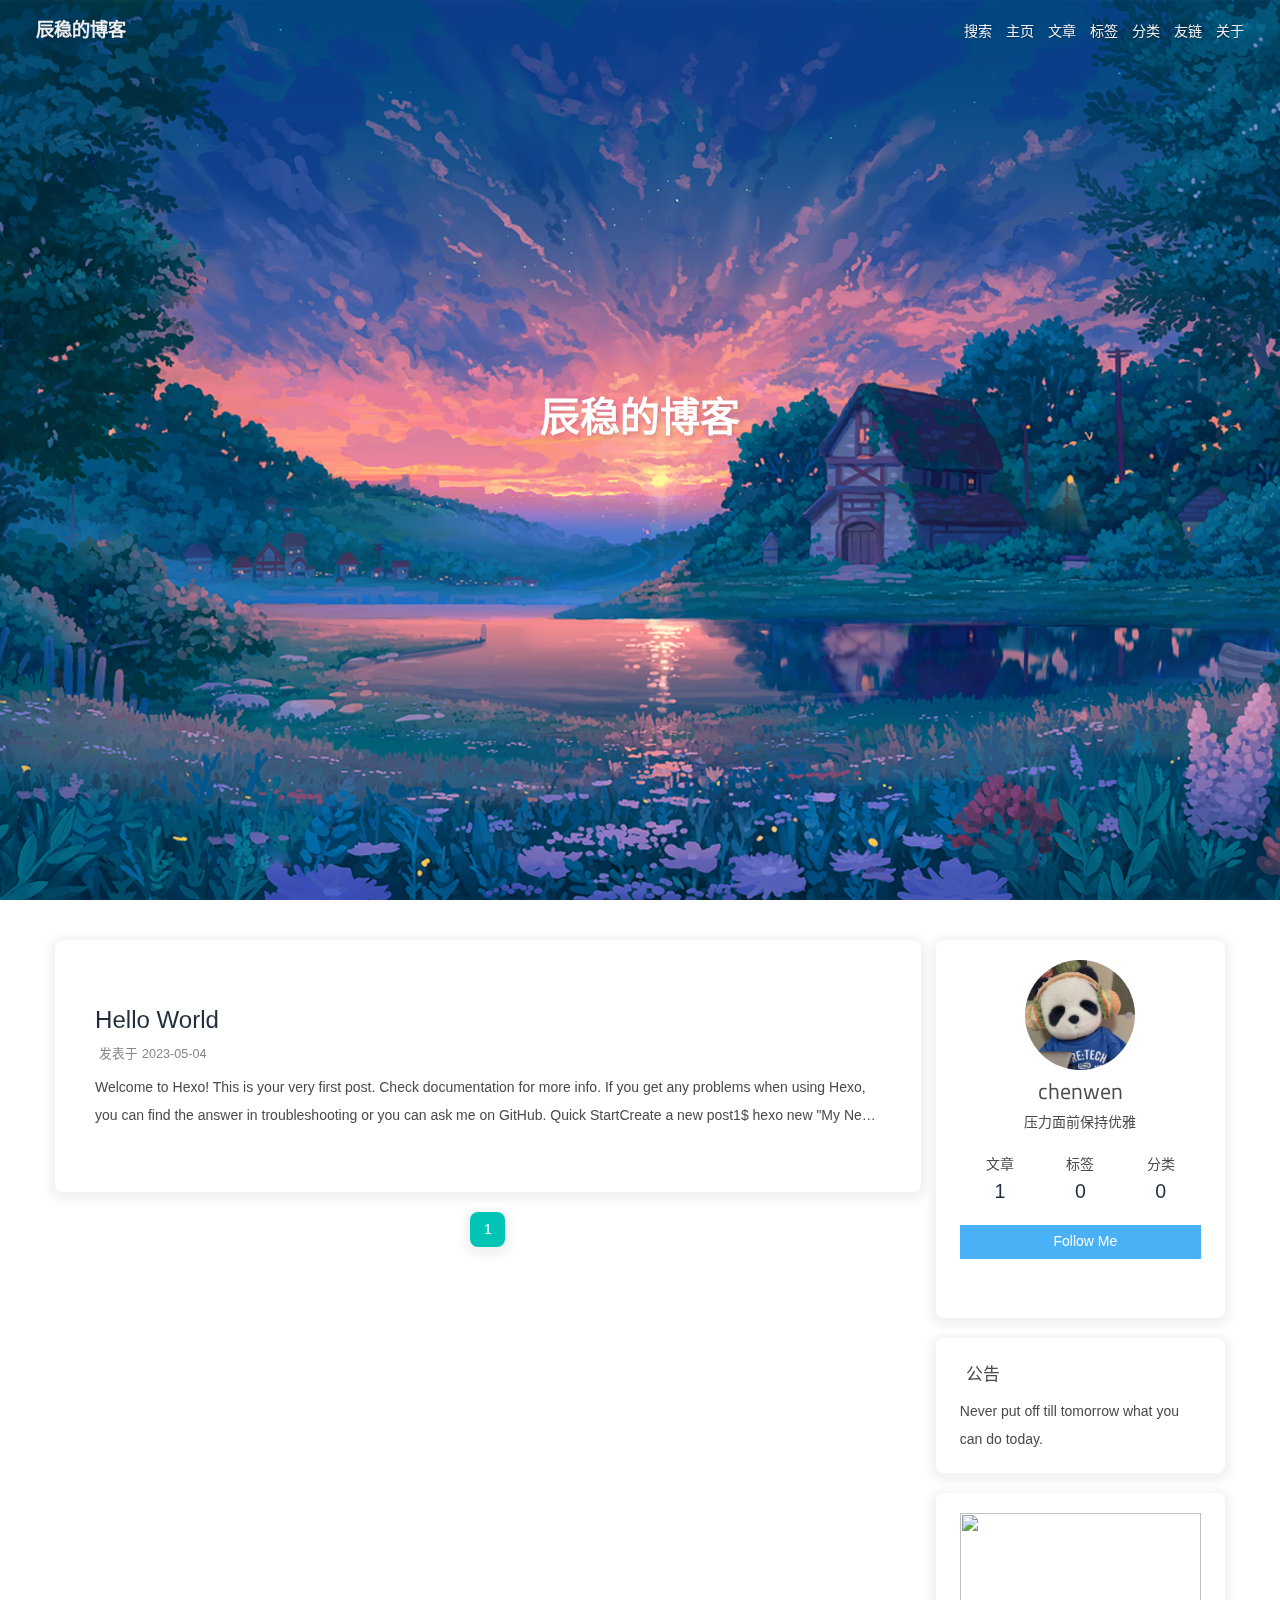
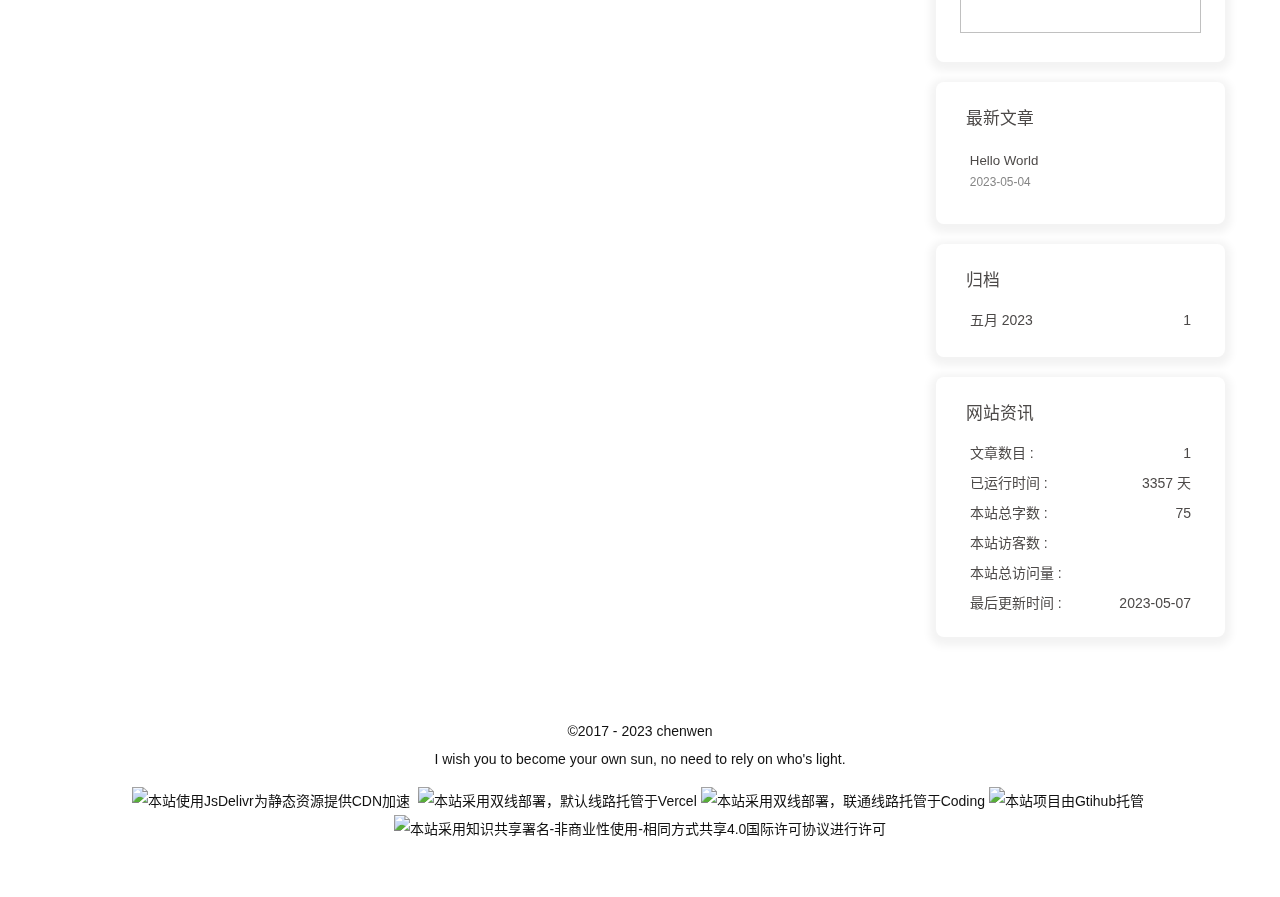
==== index.html @ df20328a "Site updated: 2023-05-07 23:06:52" ====
<!DOCTYPE html><html lang="zh-CN" data-theme="light"><head><meta charset="UTF-8"><meta http-equiv="X-UA-Compatible" content="IE=edge"><meta name="viewport" content="width=device-width, initial-scale=1.0,viewport-fit=cover"><title>辰稳的博客</title><meta name="author" content="chenwen"><meta name="copyright" content="chenwen"><meta name="format-detection" content="telephone=no"><meta name="theme-color" content="#ffffff"><meta property="og:type" content="website">
<meta property="og:title" content="辰稳的博客">
<meta property="og:url" content="http://example.com/index.html">
<meta property="og:site_name" content="辰稳的博客">
<meta property="og:locale" content="zh_CN">
<meta property="og:image" content="http://example.com/img/avatar.jpg">
<meta property="article:author" content="chenwen">
<meta name="twitter:card" content="summary">
<meta name="twitter:image" content="http://example.com/img/avatar.jpg"><link rel="shortcut icon" href="/img/favicon.png"><link rel="canonical" href="http://example.com/index.html"><link rel="preconnect" href="//cdn.jsdelivr.net"/><link rel="preconnect" href="//fonts.googleapis.com" crossorigin=""/><link rel="preconnect" href="//busuanzi.ibruce.info"/><link rel="stylesheet" href="/css/index.css"><link rel="stylesheet" href="https://cdn.jsdelivr.net/npm/@fortawesome/fontawesome-free/css/all.min.css" media="print" onload="this.media='all'"><link rel="stylesheet" href="https://cdn.jsdelivr.net/npm/@fancyapps/ui/dist/fancybox/fancybox.min.css" media="print" onload="this.media='all'"><link rel="stylesheet" href="https://fonts.googleapis.com/css?family=Titillium+Web&amp;display=swap" media="print" onload="this.media='all'"><script>const GLOBAL_CONFIG = { 
  root: '/',
  algolia: undefined,
  localSearch: {"path":"/search.xml","preload":false,"top_n_per_article":1,"unescape":false,"languages":{"hits_empty":"找不到您查询的内容：${query}","hits_stats":"共找到 ${hits} 篇文章"}},
  translate: undefined,
  noticeOutdate: undefined,
  highlight: {"plugin":"highlighjs","highlightCopy":true,"highlightLang":false,"highlightHeightLimit":false},
  copy: {
    success: '复制成功',
    error: '复制错误',
    noSupport: '浏览器不支持'
  },
  relativeDate: {
    homepage: false,
    post: false
  },
  runtime: '天',
  dateSuffix: {
    just: '刚刚',
    min: '分钟前',
    hour: '小时前',
    day: '天前',
    month: '个月前'
  },
  copyright: {"limitCount":50,"languages":{"author":"作者: chenwen","link":"链接: ","source":"来源: 辰稳的博客","info":"著作权归作者所有。商业转载请联系作者获得授权，非商业转载请注明出处。"}},
  lightbox: 'fancybox',
  Snackbar: undefined,
  source: {
    justifiedGallery: {
      js: 'https://cdn.jsdelivr.net/npm/flickr-justified-gallery/dist/fjGallery.min.js',
      css: 'https://cdn.jsdelivr.net/npm/flickr-justified-gallery/dist/fjGallery.min.css'
    }
  },
  isPhotoFigcaption: false,
  islazyload: false,
  isAnchor: false,
  percent: {
    toc: true,
    rightside: false,
  }
}</script><script id="config-diff">var GLOBAL_CONFIG_SITE = {
  title: '辰稳的博客',
  isPost: false,
  isHome: true,
  isHighlightShrink: false,
  isToc: false,
  postUpdate: '2023-05-07 23:06:49'
}</script><noscript><style type="text/css">
  #nav {
    opacity: 1
  }
  .justified-gallery img {
    opacity: 1
  }

  #recent-posts time,
  #post-meta time {
    display: inline !important
  }
</style></noscript><script>(win=>{
    win.saveToLocal = {
      set: function setWithExpiry(key, value, ttl) {
        if (ttl === 0) return
        const now = new Date()
        const expiryDay = ttl * 86400000
        const item = {
          value: value,
          expiry: now.getTime() + expiryDay,
        }
        localStorage.setItem(key, JSON.stringify(item))
      },

      get: function getWithExpiry(key) {
        const itemStr = localStorage.getItem(key)

        if (!itemStr) {
          return undefined
        }
        const item = JSON.parse(itemStr)
        const now = new Date()

        if (now.getTime() > item.expiry) {
          localStorage.removeItem(key)
          return undefined
        }
        return item.value
      }
    }
  
    win.getScript = url => new Promise((resolve, reject) => {
      const script = document.createElement('script')
      script.src = url
      script.async = true
      script.onerror = reject
      script.onload = script.onreadystatechange = function() {
        const loadState = this.readyState
        if (loadState && loadState !== 'loaded' && loadState !== 'complete') return
        script.onload = script.onreadystatechange = null
        resolve()
      }
      document.head.appendChild(script)
    })
  
    win.getCSS = (url,id = false) => new Promise((resolve, reject) => {
      const link = document.createElement('link')
      link.rel = 'stylesheet'
      link.href = url
      if (id) link.id = id
      link.onerror = reject
      link.onload = link.onreadystatechange = function() {
        const loadState = this.readyState
        if (loadState && loadState !== 'loaded' && loadState !== 'complete') return
        link.onload = link.onreadystatechange = null
        resolve()
      }
      document.head.appendChild(link)
    })
  
      win.activateDarkMode = function () {
        document.documentElement.setAttribute('data-theme', 'dark')
        if (document.querySelector('meta[name="theme-color"]') !== null) {
          document.querySelector('meta[name="theme-color"]').setAttribute('content', '#0d0d0d')
        }
      }
      win.activateLightMode = function () {
        document.documentElement.setAttribute('data-theme', 'light')
        if (document.querySelector('meta[name="theme-color"]') !== null) {
          document.querySelector('meta[name="theme-color"]').setAttribute('content', '#ffffff')
        }
      }
      const t = saveToLocal.get('theme')
    
          if (t === 'dark') activateDarkMode()
          else if (t === 'light') activateLightMode()
        
      const asideStatus = saveToLocal.get('aside-status')
      if (asideStatus !== undefined) {
        if (asideStatus === 'hide') {
          document.documentElement.classList.add('hide-aside')
        } else {
          document.documentElement.classList.remove('hide-aside')
        }
      }
    
    const detectApple = () => {
      if(/iPad|iPhone|iPod|Macintosh/.test(navigator.userAgent)){
        document.documentElement.classList.add('apple')
      }
    }
    detectApple()
    })(window)</script><link rel="stylesheet" href="/css/index_loading.css"><link rel="stylesheet" href="/css/universe.css"><link rel="stylesheet" href="/css/modify.css"><!-- hexo injector head_end start --><link rel="stylesheet" href="https://cdn.cbd.int/hexo-butterfly-clock-anzhiyu/lib/clock.min.css" /><!-- hexo injector head_end end --><meta name="generator" content="Hexo 6.3.0"></head><body><div id="loading-box" onclick="document.getElementById(&quot;loading-box&quot;).classList.add(&quot;loaded&quot;)"><div class="loading-bg"><div class="loading-img"></div><div class="loading-image-dot"></div></div></div><script>const preloader = {
  endLoading: () => {
    document.body.style.overflow = 'auto';
    document.getElementById('loading-box').classList.add("loaded")
  },
  initLoading: () => {
    document.body.style.overflow = '';
    document.getElementById('loading-box').classList.remove("loaded")

  }
}
window.addEventListener('load',()=> { preloader.endLoading() })

if (false) {
  document.addEventListener('pjax:send', () => { preloader.initLoading() })
  document.addEventListener('pjax:complete', () => { preloader.endLoading() })
}</script><script>window.paceOptions = {
  restartOnPushState: false
}

document.addEventListener('pjax:send', () => {
  Pace.restart()
})
</script><link rel="stylesheet" href="/css/progress_bar.css"/><script src="https://cdn.jsdelivr.net/npm/pace-js/pace.min.js"></script><div id="web_bg"></div><div id="sidebar"><div id="menu-mask"></div><div id="sidebar-menus"><div class="avatar-img is-center"><img src="/img/avatar.jpg" onerror="onerror=null;src='/img/friend_404.gif'" alt="avatar"/></div><div class="sidebar-site-data site-data is-center"><a href="/archives/"><div class="headline">文章</div><div class="length-num">1</div></a><a href="/tags/"><div class="headline">标签</div><div class="length-num">0</div></a><a href="/categories/"><div class="headline">分类</div><div class="length-num">0</div></a></div><hr/><div class="menus_items"><div class="menus_item"><a class="site-page" href="/"><i class="fa-fw fas fa-home"></i><span> 主页</span></a></div><div class="menus_item"><a class="site-page" href="/archives/"><i class="fa-fw fa fa fa-archive"></i><span> 文章</span></a></div><div class="menus_item"><a class="site-page" href="/tags/"><i class="fa-fw fa fa-tags"></i><span> 标签</span></a></div><div class="menus_item"><a class="site-page" href="/categories/"><i class="fa-fw fa fa-folder-open"></i><span> 分类</span></a></div><div class="menus_item"><a class="site-page" href="/links/"><i class="fa-fw fa fa-link"></i><span> 友链</span></a></div><div class="menus_item"><a class="site-page" href="/about/"><i class="fa-fw fas fa-heart"></i><span> 关于</span></a></div></div></div></div><div class="page" id="body-wrap"><header class="full_page" id="page-header" style="background: transparent"><nav id="nav"><span id="blog-info"><a href="/" title="辰稳的博客"><span class="site-name">辰稳的博客</span></a></span><div id="menus"><div id="search-button"><a class="site-page social-icon search" href="javascript:void(0);"><i class="fas fa-search fa-fw"></i><span> 搜索</span></a></div><div class="menus_items"><div class="menus_item"><a class="site-page" href="/"><i class="fa-fw fas fa-home"></i><span> 主页</span></a></div><div class="menus_item"><a class="site-page" href="/archives/"><i class="fa-fw fa fa fa-archive"></i><span> 文章</span></a></div><div class="menus_item"><a class="site-page" href="/tags/"><i class="fa-fw fa fa-tags"></i><span> 标签</span></a></div><div class="menus_item"><a class="site-page" href="/categories/"><i class="fa-fw fa fa-folder-open"></i><span> 分类</span></a></div><div class="menus_item"><a class="site-page" href="/links/"><i class="fa-fw fa fa-link"></i><span> 友链</span></a></div><div class="menus_item"><a class="site-page" href="/about/"><i class="fa-fw fas fa-heart"></i><span> 关于</span></a></div></div><div id="toggle-menu"><a class="site-page" href="javascript:void(0);"><i class="fas fa-bars fa-fw"></i></a></div></div></nav><div id="site-info"><h1 id="site-title">辰稳的博客</h1><div id="site-subtitle"><span id="subtitle"></span></div><div id="site_social_icons"><a class="social-icon" href="https://github.com/" target="_blank" title="Github"><i class="fab fa-github"></i></a><a class="social-icon" href="http://28441096.xyz/" target="_blank" title="BLOG"><i class="fa fa-book-open"></i></a><a class="social-icon" href="mailto:28441096@qq.com" target="_blank" title="Email"><i class="fas fa-envelope-open-text"></i></a></div></div><div id="scroll-down"><i class="fas fa-angle-down scroll-down-effects"></i></div></header><main class="layout" id="content-inner"><div class="recent-posts" id="recent-posts"><div class="recent-post-item"><div class="recent-post-info no-cover"><a class="article-title" href="/post/undefined.html" title="Hello World">Hello World</a><div class="article-meta-wrap"><span class="post-meta-date"><i class="far fa-calendar-alt"></i><span class="article-meta-label">发表于</span><time datetime="2023-05-04T13:56:14.245Z" title="发表于 2023-05-04 21:56:14">2023-05-04</time></span></div><div class="content">Welcome to Hexo! This is your very first post. Check documentation for more info. If you get any problems when using Hexo, you can find the answer in troubleshooting or you can ask me on GitHub.
Quick StartCreate a new post1$ hexo new &quot;My New Post&quot;

More info: Writing
Run server1$ hexo server

More info: Server
Generate static files1$ hexo generate

More info: Generating
Deploy to remote sites1$ hexo deploy

More info: Deployment
</div></div></div><nav id="pagination"><div class="pagination"><span class="page-number current">1</span></div></nav></div><div class="aside-content" id="aside-content"><div class="card-widget card-info"><div class="is-center"><div class="avatar-img"><img src="/img/avatar.jpg" onerror="this.onerror=null;this.src='/img/friend_404.gif'" alt="avatar"/></div><div class="author-info__name">chenwen</div><div class="author-info__description">压力面前保持优雅</div></div><div class="card-info-data site-data is-center"><a href="/archives/"><div class="headline">文章</div><div class="length-num">1</div></a><a href="/tags/"><div class="headline">标签</div><div class="length-num">0</div></a><a href="/categories/"><div class="headline">分类</div><div class="length-num">0</div></a></div><a id="card-info-btn" target="_blank" rel="noopener" href="https://github.com/xxxxxx"><i class="fab fa-github"></i><span>Follow Me</span></a><div class="card-info-social-icons is-center"><a class="social-icon" href="https://github.com/" target="_blank" title="Github"><i class="fab fa-github"></i></a><a class="social-icon" href="http://28441096.xyz/" target="_blank" title="BLOG"><i class="fa fa-book-open"></i></a><a class="social-icon" href="mailto:28441096@qq.com" target="_blank" title="Email"><i class="fas fa-envelope-open-text"></i></a></div></div><div class="card-widget card-announcement"><div class="item-headline"><i class="fas fa-bullhorn fa-shake"></i><span>公告</span></div><div class="announcement_content">Never put off till tomorrow what you can do today.</div></div><div class="sticky_layout"><div class="card-widget card-recent-post"><div class="item-headline"><i class="fas fa-history"></i><span>最新文章</span></div><div class="aside-list"><div class="aside-list-item no-cover"><div class="content"><a class="title" href="/post/undefined.html" title="Hello World">Hello World</a><time datetime="2023-05-04T13:56:14.245Z" title="发表于 2023-05-04 21:56:14">2023-05-04</time></div></div></div></div><div class="card-widget card-archives"><div class="item-headline"><i class="fas fa-archive"></i><span>归档</span></div><ul class="card-archive-list"><li class="card-archive-list-item"><a class="card-archive-list-link" href="/archives/2023/05/"><span class="card-archive-list-date">五月 2023</span><span class="card-archive-list-count">1</span></a></li></ul></div><div class="card-widget card-webinfo"><div class="item-headline"><i class="fas fa-chart-line"></i><span>网站资讯</span></div><div class="webinfo"><div class="webinfo-item"><div class="item-name">文章数目 :</div><div class="item-count">1</div></div><div class="webinfo-item"><div class="item-name">已运行时间 :</div><div class="item-count" id="runtimeshow" data-publishDate="2017-05-14T16:00:00.000Z"><i class="fa-solid fa-spinner fa-spin"></i></div></div><div class="webinfo-item"><div class="item-name">本站总字数 :</div><div class="item-count">75</div></div><div class="webinfo-item"><div class="item-name">本站访客数 :</div><div class="item-count" id="busuanzi_value_site_uv"><i class="fa-solid fa-spinner fa-spin"></i></div></div><div class="webinfo-item"><div class="item-name">本站总访问量 :</div><div class="item-count" id="busuanzi_value_site_pv"><i class="fa-solid fa-spinner fa-spin"></i></div></div><div class="webinfo-item"><div class="item-name">最后更新时间 :</div><div class="item-count" id="last-push-date" data-lastPushDate="2023-05-07T15:06:49.174Z"><i class="fa-solid fa-spinner fa-spin"></i></div></div></div></div></div></div></main><footer id="footer" style="background-color: transparent;"><div id="footer-wrap"><div class="copyright">&copy;2017 - 2023  <i id="heartbeat" class="fa fas fa-heartbeat"></i> chenwen</div><div class="footer_custom_text">I wish you to become your own sun, no need to rely on who's light.<p><a target="_blank" href="https://www.jsdelivr.com/"><img src="https://img.shields.io/badge/CDN-jsDelivr-orange?style=flat&logo=jsDelivr" title="本站使用JsDelivr为静态资源提供CDN加速"></a> &nbsp;<a target="_blank" href="https://vercel.com/ "><img src="https://img.shields.io/badge/Hosted-Vervel-brightgreen?style=flat&logo=Vercel" title="本站采用双线部署，默认线路托管于Vercel"></a>&nbsp;<a target="_blank" href="https://vercel.com/ "><img src="https://img.shields.io/badge/Hosted-Coding-0cedbe?style=flat&logo=Codio" title="本站采用双线部署，联通线路托管于Coding"></a>&nbsp;<a target="_blank" href="https://github.com/"><img src="https://img.shields.io/badge/Source-Github-d021d6?style=flat&logo=GitHub" title="本站项目由Gtihub托管"></a>&nbsp;<a target="_blank" href="http://creativecommons.org/licenses/by-nc-sa/4.0/"><img src="https://img.shields.io/badge/Copyright-BY--NC--SA%204.0-d42328?style=flat&logo=Claris" title="本站采用知识共享署名-非商业性使用-相同方式共享4.0国际许可协议进行许可"></a></p></div></div><link rel="stylesheet" href="https://fastly.jsdelivr.net/gh/HCLonely/images@master/others/heartbeat.min.css"></footer></div><div id="rightside"><div id="rightside-config-hide"><button id="darkmode" type="button" title="浅色和深色模式转换"><i class="fas fa-adjust"></i></button><button id="hide-aside-btn" type="button" title="单栏和双栏切换"><i class="fas fa-arrows-alt-h"></i></button></div><div id="rightside-config-show"><button id="rightside_config" type="button" title="设置"><i class="fas fa-cog fa-spin"></i></button><button id="go-up" type="button" title="回到顶部"><span class="scroll-percent"></span><i class="fas fa-arrow-up"></i></button></div></div><div><script src="/js/utils.js"></script><script src="/js/main.js"></script><script src="https://cdn.jsdelivr.net/npm/@fancyapps/ui/dist/fancybox/fancybox.umd.min.js"></script><div class="js-pjax"><script>window.typedJSFn = {
  init: (str) => {
    window.typed = new Typed('#subtitle', Object.assign({
      strings: str,
      startDelay: 300,
      typeSpeed: 150,
      loop: true,
      backSpeed: 50,
    }, null))
  },
  run: (subtitleType) => {
    if (true) {
      if (typeof Typed === 'function') {
        subtitleType()
      } else {
        getScript('https://cdn.jsdelivr.net/npm/typed.js/dist/typed.umd.min.js').then(subtitleType)
      }
    } else {
      subtitleType()
    }
  }
}
</script><script>function subtitleType () {
  if (true) {
    typedJSFn.init(["你在抱怨什么呢？","今日事;今日毕.","Never put off till tomorrow what you can do today.","压力面前保持优雅.","究竟什么样的结局;才配得上这一路的颠沛流离.","为天地立心;为生民立命;为往圣继绝学;为万世开太平."])
  } else {
    document.getElementById("subtitle").innerHTML = '你在抱怨什么呢？'
  }
}
typedJSFn.run(subtitleType)</script></div><canvas id="universe"></canvas><script defer src="/js/universe.js"></script><script defer src="/js/modify.js"></script><script id="canvas_nest" defer="defer" color="0,0,255" opacity="0.7" zIndex="-1" count="99" mobile="false" src="https://cdn.jsdelivr.net/npm/butterfly-extsrc/dist/canvas-nest.min.js"></script><script src="https://cdn.jsdelivr.net/npm/butterfly-extsrc/dist/activate-power-mode.min.js"></script><script>POWERMODE.colorful = true;
POWERMODE.shake = true;
POWERMODE.mobile = true;
document.body.addEventListener('input', POWERMODE);
</script><script id="click-show-text" src="https://cdn.jsdelivr.net/npm/butterfly-extsrc/dist/click-show-text.min.js" data-mobile="true" data-text="♥" data-fontsize="30px" data-random="true" async="async"></script><script async data-pjax src="//busuanzi.ibruce.info/busuanzi/2.3/busuanzi.pure.mini.js"></script><div id="local-search"><div class="search-dialog"><nav class="search-nav"><span class="search-dialog-title">搜索</span><span id="loading-status"></span><button class="search-close-button"><i class="fas fa-times"></i></button></nav><div class="is-center" id="loading-database"><i class="fas fa-spinner fa-pulse"></i><span>  数据库加载中</span></div><div class="search-wrap"><div id="local-search-input"><div class="local-search-box"><input class="local-search-box--input" placeholder="搜索文章" type="text"/></div></div><hr/><div class="no-result" id="local-search-results"></div><div id="local-search-stats-wrap"></div></div></div><div id="search-mask"></div><script src="/js/search/local-search.js"></script></div></div><!-- hexo injector body_end start --><script data-pjax>
  function butterfly_clock_anzhiyu_injector_config(){
    var parent_div_git = document.getElementsByClassName('sticky_layout')[0];
    var item_html = '<div class="card-widget card-clock"><div class="card-glass"><div class="card-background"><div class="card-content"><div id="hexo_electric_clock"><img class="entered loading" id="card-clock-loading" src="https://cdn.cbd.int/hexo-butterfly-clock-anzhiyu/lib/loading.gif" style="height: 120px; width: 100%;" data-ll-status="loading"/></div></div></div></div></div>';
    console.log('已挂载butterfly_clock_anzhiyu')
    if(parent_div_git) {
      parent_div_git.insertAdjacentHTML("afterbegin",item_html)
    }
  }
  var elist = 'null'.split(',');
  var cpage = location.pathname;
  var epage = 'all';
  var qweather_key = 'b16a1fa0e63c46a4b8f28abfb06ae3fe';
  var gaud_map_key = 'e2b04289e870b005374ee030148d64fd&s=rsv3';
  var baidu_ak_key = 'undefined';
  var flag = 0;
  var clock_rectangle = '108.95,34.27';
  var clock_default_rectangle_enable = 'false';

  for (var i=0;i<elist.length;i++){
    if (cpage.includes(elist[i])){
      flag++;
    }
  }

  if ((epage ==='all')&&(flag == 0)){
    butterfly_clock_anzhiyu_injector_config();
  }
  else if (epage === cpage){
    butterfly_clock_anzhiyu_injector_config();
  }
  </script><script src="https://widget.qweather.net/simple/static/js/he-simple-common.js?v=2.0"></script><script data-pjax src="https://cdn.cbd.int/hexo-butterfly-clock-anzhiyu/lib/clock.min.js"></script><!-- hexo injector body_end end --></body></html>
---- css/index_loading.css ----
.loading-img {
  background: url(/img/avatar.jpg) no-repeat center center;
  background-size: cover;
}
---- css/universe.css ----
/* 背景宇宙星光  */
#universe{
  display: block;
  position: fixed;
  margin: 0;
  padding: 0;
  border: 0;
  outline: 0;
  left: 0;
  top: 0;
  width: 100%;
  height: 100%;
  pointer-events: none;
  z-index: -1;
}
---- css/modify.css ----
#page-header,
#page-header:before {
  background: transparent !important;
}
#page-header.post-bg,
#page-header.not-home-page {
  height: 280px !important;
}
#page-header #post-info {
  bottom: 40px !important;
}
#page-header #page-site-info {
  top: 140px !important;
}
@media screen and (max-width: 768px) {
  #page-header.not-home-page {
    height: 200px !important;
  }
  #page-header #post-info {
    bottom: 10px !important;
  }
  #page-header #page-site-info {
    top: 100px !important;
  }
}
.top-img {
  height: 250px;
  margin: -50px -40px 50px;
  border-top-left-radius: inherit;
  border-top-right-radius: inherit;
  background-position: center center;
  background-size: cover;
  -webkit-transition: all 0.3s;
  -moz-transition: all 0.3s;
  -o-transition: all 0.3s;
  -ms-transition: all 0.3s;
  transition: all 0.3s;
}
@media screen and (max-width: 768px) {
  .top-img {
    height: 230px;
    margin: -36px -14px 36px;
  }
}
[data-theme='dark'] .top-img {
  filter: brightness(0.8);
}
#footer:before {
  background-color: rgba(255,255,255,0.5);
}
[data-theme='dark'] #footer:before {
  background-color: rgba(0,0,0,0.5);
}
#footer-wrap,
#footer-wrap a {
  color: #111;
  -webkit-transition: unset;
  -moz-transition: unset;
  -o-transition: unset;
  -ms-transition: unset;
  transition: unset;
}
[data-theme='dark'] #footer-wrap,
[data-theme='dark'] #footer-wrap a {
  color: var(--light-grey);
}
---- css/progress_bar.css ----
.pace {
  -webkit-pointer-events: none;
  pointer-events: none;
  -webkit-user-select: none;
  -moz-user-select: none;
  user-select: none;
  z-index: 2000;
  position: fixed;
  margin: auto;
  top: 10px;
  left: 0;
  right: 0;
  height: 8px;
  border-radius: 8px;
  width: 4rem;
  background: #eaecf2;
  border: 1px #e3e8f7;
  overflow: hidden;
}

.pace-inactive .pace-progress {
  opacity: 0;
  transition: 0.3s ease-in;
}

.pace .pace-progress {
  -webkit-box-sizing: border-box;
  -moz-box-sizing: border-box;
  -ms-box-sizing: border-box;
  -o-box-sizing: border-box;
  box-sizing: border-box;
  -webkit-transform: translate3d(0, 0, 0);
  -moz-transform: translate3d(0, 0, 0);
  -ms-transform: translate3d(0, 0, 0);
  -o-transform: translate3d(0, 0, 0);
  transform: translate3d(0, 0, 0);
  max-width: 200px;
  position: absolute;
  z-index: 2000;
  display: block;
  top: 0;
  right: 100%;
  height: 100%;
  width: 100%;
  background: linear-gradient(-45deg, #ee7752, #e73c7e, #23a6d5, #23d5ab);
  animation: gradient 1.5s ease infinite;
  background-size: 200%;
}

.pace.pace-inactive {
  opacity: 0;
  transition: 0.3s;
  top: -8px;
}
@keyframes gradient {
  0% {
    background-position: 0% 50%;
  }
  50% {
    background-position: 100% 50%;
  }
  100% {
    background-position: 0% 50%;
  }
}
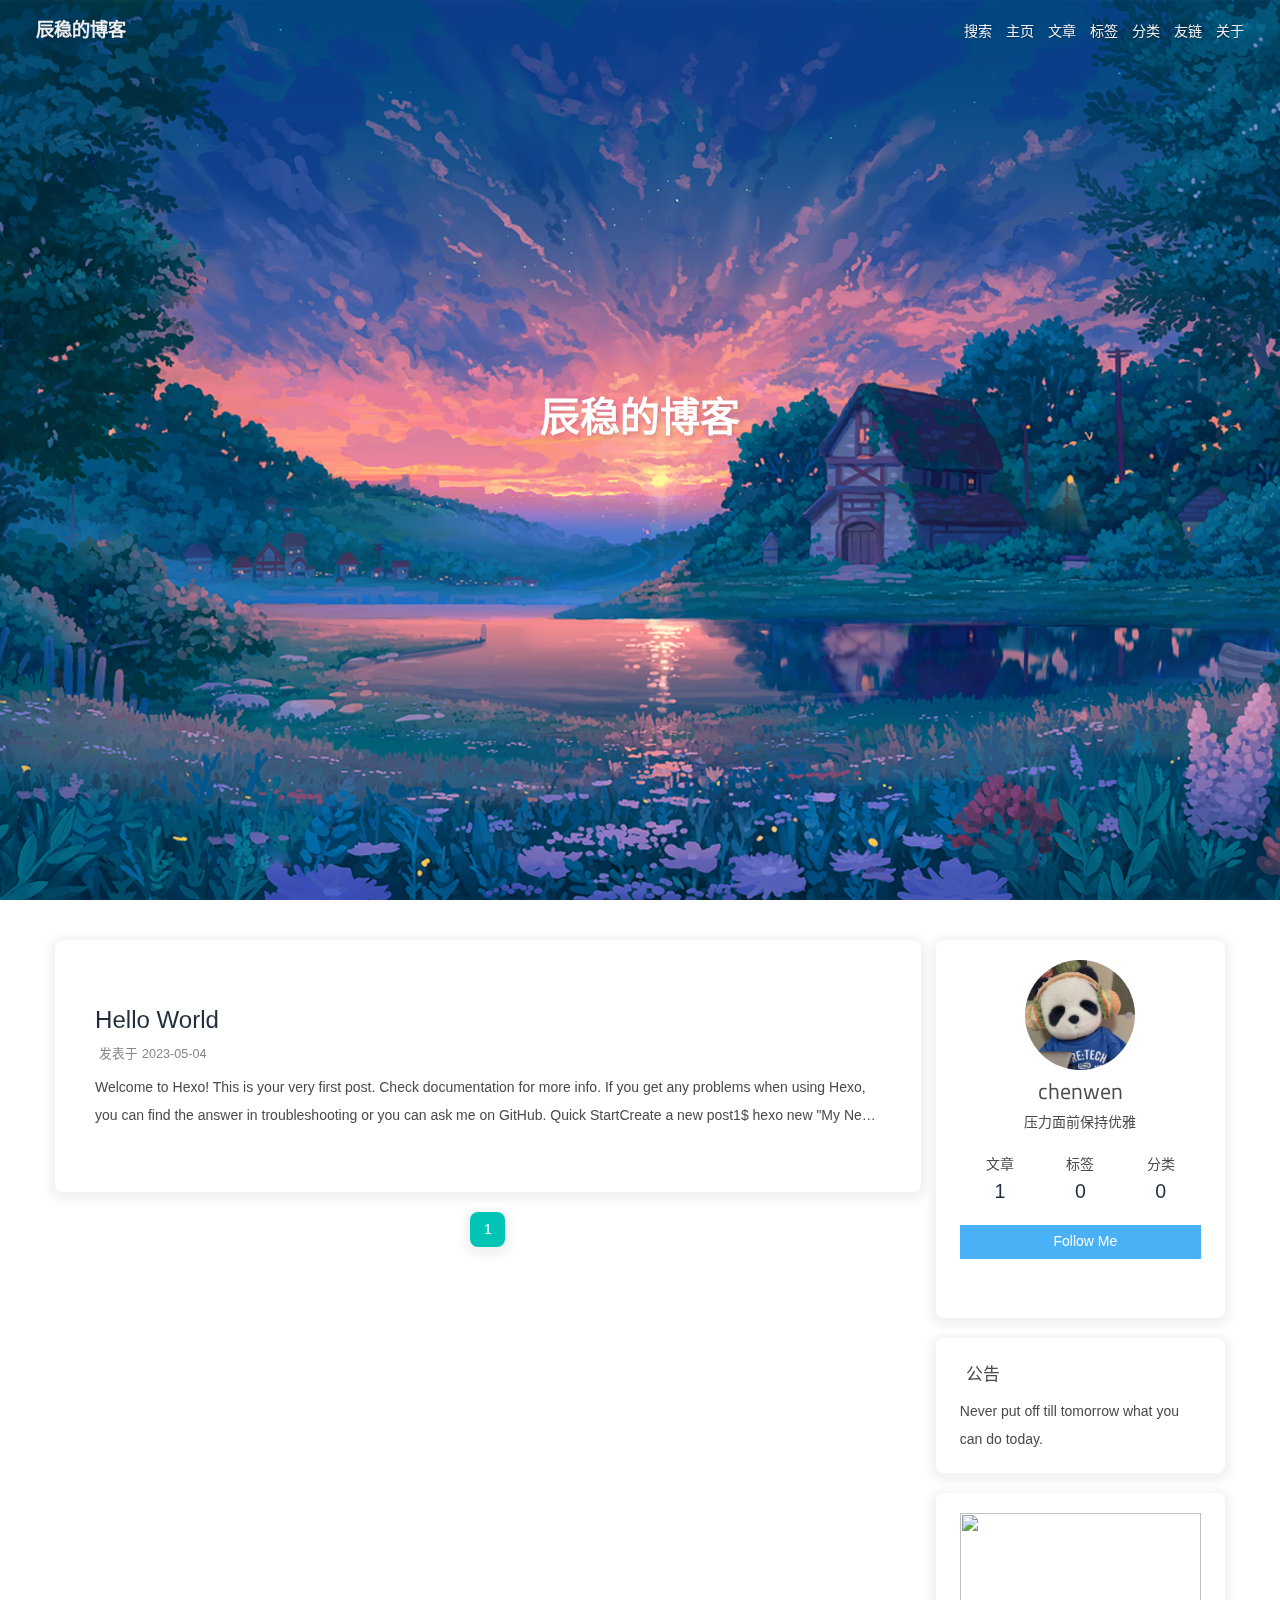
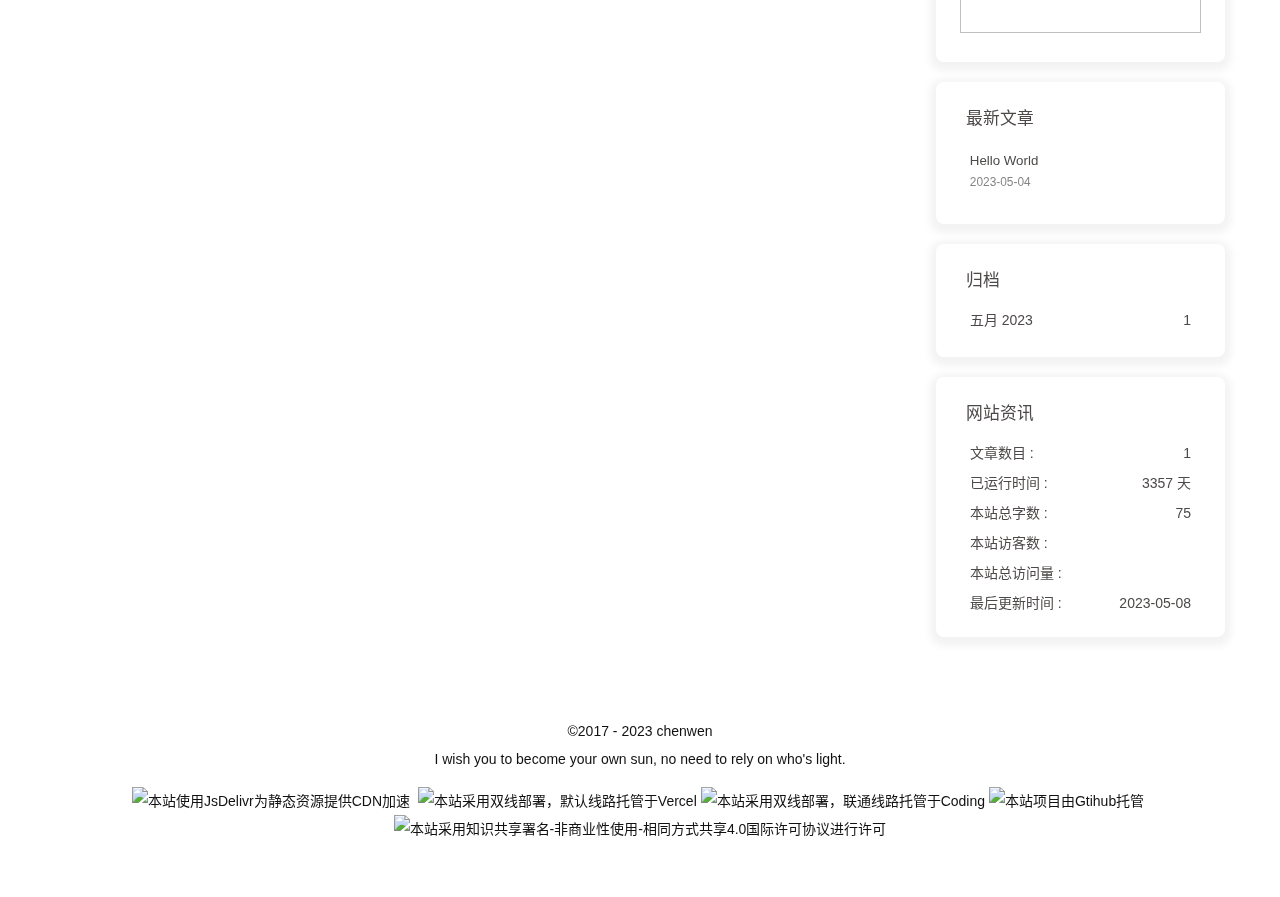
==== commit ae8e6cba: "Site updated: 2023-05-08 21:25:37" ====
--- a/index.html
+++ b/index.html
@@ -52,7 +52,7 @@
   isHome: true,
   isHighlightShrink: false,
   isToc: false,
-  postUpdate: '2023-05-07 23:06:49'
+  postUpdate: '2023-05-08 21:25:33'
 }</script><noscript><style type="text/css">
   #nav {
     opacity: 1
@@ -192,7 +192,7 @@
 Deploy to remote sites1$ hexo deploy
 
 More info: Deployment
-</div></div></div><nav id="pagination"><div class="pagination"><span class="page-number current">1</span></div></nav></div><div class="aside-content" id="aside-content"><div class="card-widget card-info"><div class="is-center"><div class="avatar-img"><img src="/img/avatar.jpg" onerror="this.onerror=null;this.src='/img/friend_404.gif'" alt="avatar"/></div><div class="author-info__name">chenwen</div><div class="author-info__description">压力面前保持优雅</div></div><div class="card-info-data site-data is-center"><a href="/archives/"><div class="headline">文章</div><div class="length-num">1</div></a><a href="/tags/"><div class="headline">标签</div><div class="length-num">0</div></a><a href="/categories/"><div class="headline">分类</div><div class="length-num">0</div></a></div><a id="card-info-btn" target="_blank" rel="noopener" href="https://github.com/xxxxxx"><i class="fab fa-github"></i><span>Follow Me</span></a><div class="card-info-social-icons is-center"><a class="social-icon" href="https://github.com/" target="_blank" title="Github"><i class="fab fa-github"></i></a><a class="social-icon" href="http://28441096.xyz/" target="_blank" title="BLOG"><i class="fa fa-book-open"></i></a><a class="social-icon" href="mailto:28441096@qq.com" target="_blank" title="Email"><i class="fas fa-envelope-open-text"></i></a></div></div><div class="card-widget card-announcement"><div class="item-headline"><i class="fas fa-bullhorn fa-shake"></i><span>公告</span></div><div class="announcement_content">Never put off till tomorrow what you can do today.</div></div><div class="sticky_layout"><div class="card-widget card-recent-post"><div class="item-headline"><i class="fas fa-history"></i><span>最新文章</span></div><div class="aside-list"><div class="aside-list-item no-cover"><div class="content"><a class="title" href="/post/undefined.html" title="Hello World">Hello World</a><time datetime="2023-05-04T13:56:14.245Z" title="发表于 2023-05-04 21:56:14">2023-05-04</time></div></div></div></div><div class="card-widget card-archives"><div class="item-headline"><i class="fas fa-archive"></i><span>归档</span></div><ul class="card-archive-list"><li class="card-archive-list-item"><a class="card-archive-list-link" href="/archives/2023/05/"><span class="card-archive-list-date">五月 2023</span><span class="card-archive-list-count">1</span></a></li></ul></div><div class="card-widget card-webinfo"><div class="item-headline"><i class="fas fa-chart-line"></i><span>网站资讯</span></div><div class="webinfo"><div class="webinfo-item"><div class="item-name">文章数目 :</div><div class="item-count">1</div></div><div class="webinfo-item"><div class="item-name">已运行时间 :</div><div class="item-count" id="runtimeshow" data-publishDate="2017-05-14T16:00:00.000Z"><i class="fa-solid fa-spinner fa-spin"></i></div></div><div class="webinfo-item"><div class="item-name">本站总字数 :</div><div class="item-count">75</div></div><div class="webinfo-item"><div class="item-name">本站访客数 :</div><div class="item-count" id="busuanzi_value_site_uv"><i class="fa-solid fa-spinner fa-spin"></i></div></div><div class="webinfo-item"><div class="item-name">本站总访问量 :</div><div class="item-count" id="busuanzi_value_site_pv"><i class="fa-solid fa-spinner fa-spin"></i></div></div><div class="webinfo-item"><div class="item-name">最后更新时间 :</div><div class="item-count" id="last-push-date" data-lastPushDate="2023-05-07T15:06:49.174Z"><i class="fa-solid fa-spinner fa-spin"></i></div></div></div></div></div></div></main><footer id="footer" style="background-color: transparent;"><div id="footer-wrap"><div class="copyright">&copy;2017 - 2023  <i id="heartbeat" class="fa fas fa-heartbeat"></i> chenwen</div><div class="footer_custom_text">I wish you to become your own sun, no need to rely on who's light.<p><a target="_blank" href="https://www.jsdelivr.com/"><img src="https://img.shields.io/badge/CDN-jsDelivr-orange?style=flat&logo=jsDelivr" title="本站使用JsDelivr为静态资源提供CDN加速"></a> &nbsp;<a target="_blank" href="https://vercel.com/ "><img src="https://img.shields.io/badge/Hosted-Vervel-brightgreen?style=flat&logo=Vercel" title="本站采用双线部署，默认线路托管于Vercel"></a>&nbsp;<a target="_blank" href="https://vercel.com/ "><img src="https://img.shields.io/badge/Hosted-Coding-0cedbe?style=flat&logo=Codio" title="本站采用双线部署，联通线路托管于Coding"></a>&nbsp;<a target="_blank" href="https://github.com/"><img src="https://img.shields.io/badge/Source-Github-d021d6?style=flat&logo=GitHub" title="本站项目由Gtihub托管"></a>&nbsp;<a target="_blank" href="http://creativecommons.org/licenses/by-nc-sa/4.0/"><img src="https://img.shields.io/badge/Copyright-BY--NC--SA%204.0-d42328?style=flat&logo=Claris" title="本站采用知识共享署名-非商业性使用-相同方式共享4.0国际许可协议进行许可"></a></p></div></div><link rel="stylesheet" href="https://fastly.jsdelivr.net/gh/HCLonely/images@master/others/heartbeat.min.css"></footer></div><div id="rightside"><div id="rightside-config-hide"><button id="darkmode" type="button" title="浅色和深色模式转换"><i class="fas fa-adjust"></i></button><button id="hide-aside-btn" type="button" title="单栏和双栏切换"><i class="fas fa-arrows-alt-h"></i></button></div><div id="rightside-config-show"><button id="rightside_config" type="button" title="设置"><i class="fas fa-cog fa-spin"></i></button><button id="go-up" type="button" title="回到顶部"><span class="scroll-percent"></span><i class="fas fa-arrow-up"></i></button></div></div><div><script src="/js/utils.js"></script><script src="/js/main.js"></script><script src="https://cdn.jsdelivr.net/npm/@fancyapps/ui/dist/fancybox/fancybox.umd.min.js"></script><div class="js-pjax"><script>window.typedJSFn = {
+</div></div></div><nav id="pagination"><div class="pagination"><span class="page-number current">1</span></div></nav></div><div class="aside-content" id="aside-content"><div class="card-widget card-info"><div class="is-center"><div class="avatar-img"><img src="/img/avatar.jpg" onerror="this.onerror=null;this.src='/img/friend_404.gif'" alt="avatar"/></div><div class="author-info__name">chenwen</div><div class="author-info__description">压力面前保持优雅</div></div><div class="card-info-data site-data is-center"><a href="/archives/"><div class="headline">文章</div><div class="length-num">1</div></a><a href="/tags/"><div class="headline">标签</div><div class="length-num">0</div></a><a href="/categories/"><div class="headline">分类</div><div class="length-num">0</div></a></div><a id="card-info-btn" target="_blank" rel="noopener" href="https://github.com/xxxxxx"><i class="fab fa-github"></i><span>Follow Me</span></a><div class="card-info-social-icons is-center"><a class="social-icon" href="https://github.com/" target="_blank" title="Github"><i class="fab fa-github"></i></a><a class="social-icon" href="http://28441096.xyz/" target="_blank" title="BLOG"><i class="fa fa-book-open"></i></a><a class="social-icon" href="mailto:28441096@qq.com" target="_blank" title="Email"><i class="fas fa-envelope-open-text"></i></a></div></div><div class="card-widget card-announcement"><div class="item-headline"><i class="fas fa-bullhorn fa-shake"></i><span>公告</span></div><div class="announcement_content">Never put off till tomorrow what you can do today.</div></div><div class="sticky_layout"><div class="card-widget card-recent-post"><div class="item-headline"><i class="fas fa-history"></i><span>最新文章</span></div><div class="aside-list"><div class="aside-list-item no-cover"><div class="content"><a class="title" href="/post/undefined.html" title="Hello World">Hello World</a><time datetime="2023-05-04T13:56:14.245Z" title="发表于 2023-05-04 21:56:14">2023-05-04</time></div></div></div></div><div class="card-widget card-archives"><div class="item-headline"><i class="fas fa-archive"></i><span>归档</span></div><ul class="card-archive-list"><li class="card-archive-list-item"><a class="card-archive-list-link" href="/archives/2023/05/"><span class="card-archive-list-date">五月 2023</span><span class="card-archive-list-count">1</span></a></li></ul></div><div class="card-widget card-webinfo"><div class="item-headline"><i class="fas fa-chart-line"></i><span>网站资讯</span></div><div class="webinfo"><div class="webinfo-item"><div class="item-name">文章数目 :</div><div class="item-count">1</div></div><div class="webinfo-item"><div class="item-name">已运行时间 :</div><div class="item-count" id="runtimeshow" data-publishDate="2017-05-14T16:00:00.000Z"><i class="fa-solid fa-spinner fa-spin"></i></div></div><div class="webinfo-item"><div class="item-name">本站总字数 :</div><div class="item-count">75</div></div><div class="webinfo-item"><div class="item-name">本站访客数 :</div><div class="item-count" id="busuanzi_value_site_uv"><i class="fa-solid fa-spinner fa-spin"></i></div></div><div class="webinfo-item"><div class="item-name">本站总访问量 :</div><div class="item-count" id="busuanzi_value_site_pv"><i class="fa-solid fa-spinner fa-spin"></i></div></div><div class="webinfo-item"><div class="item-name">最后更新时间 :</div><div class="item-count" id="last-push-date" data-lastPushDate="2023-05-08T13:25:33.443Z"><i class="fa-solid fa-spinner fa-spin"></i></div></div></div></div></div></div></main><footer id="footer" style="background-color: transparent;"><div id="footer-wrap"><div class="copyright">&copy;2017 - 2023  <i id="heartbeat" class="fa fas fa-heartbeat"></i> chenwen</div><div class="footer_custom_text">I wish you to become your own sun, no need to rely on who's light.<p><a target="_blank" href="https://www.jsdelivr.com/"><img src="https://img.shields.io/badge/CDN-jsDelivr-orange?style=flat&logo=jsDelivr" title="本站使用JsDelivr为静态资源提供CDN加速"></a> &nbsp;<a target="_blank" href="https://vercel.com/ "><img src="https://img.shields.io/badge/Hosted-Vervel-brightgreen?style=flat&logo=Vercel" title="本站采用双线部署，默认线路托管于Vercel"></a>&nbsp;<a target="_blank" href="https://vercel.com/ "><img src="https://img.shields.io/badge/Hosted-Coding-0cedbe?style=flat&logo=Codio" title="本站采用双线部署，联通线路托管于Coding"></a>&nbsp;<a target="_blank" href="https://github.com/"><img src="https://img.shields.io/badge/Source-Github-d021d6?style=flat&logo=GitHub" title="本站项目由Gtihub托管"></a>&nbsp;<a target="_blank" href="http://creativecommons.org/licenses/by-nc-sa/4.0/"><img src="https://img.shields.io/badge/Copyright-BY--NC--SA%204.0-d42328?style=flat&logo=Claris" title="本站采用知识共享署名-非商业性使用-相同方式共享4.0国际许可协议进行许可"></a></p></div></div><link rel="stylesheet" href="https://fastly.jsdelivr.net/gh/HCLonely/images@master/others/heartbeat.min.css"></footer></div><div id="rightside"><div id="rightside-config-hide"><button id="darkmode" type="button" title="浅色和深色模式转换"><i class="fas fa-adjust"></i></button><button id="hide-aside-btn" type="button" title="单栏和双栏切换"><i class="fas fa-arrows-alt-h"></i></button></div><div id="rightside-config-show"><button id="rightside_config" type="button" title="设置"><i class="fas fa-cog fa-spin"></i></button><button id="go-up" type="button" title="回到顶部"><span class="scroll-percent"></span><i class="fas fa-arrow-up"></i></button></div></div><div><script src="/js/utils.js"></script><script src="/js/main.js"></script><script src="https://cdn.jsdelivr.net/npm/@fancyapps/ui/dist/fancybox/fancybox.umd.min.js"></script><div class="js-pjax"><script>window.typedJSFn = {
   init: (str) => {
     window.typed = new Typed('#subtitle', Object.assign({
       strings: str,
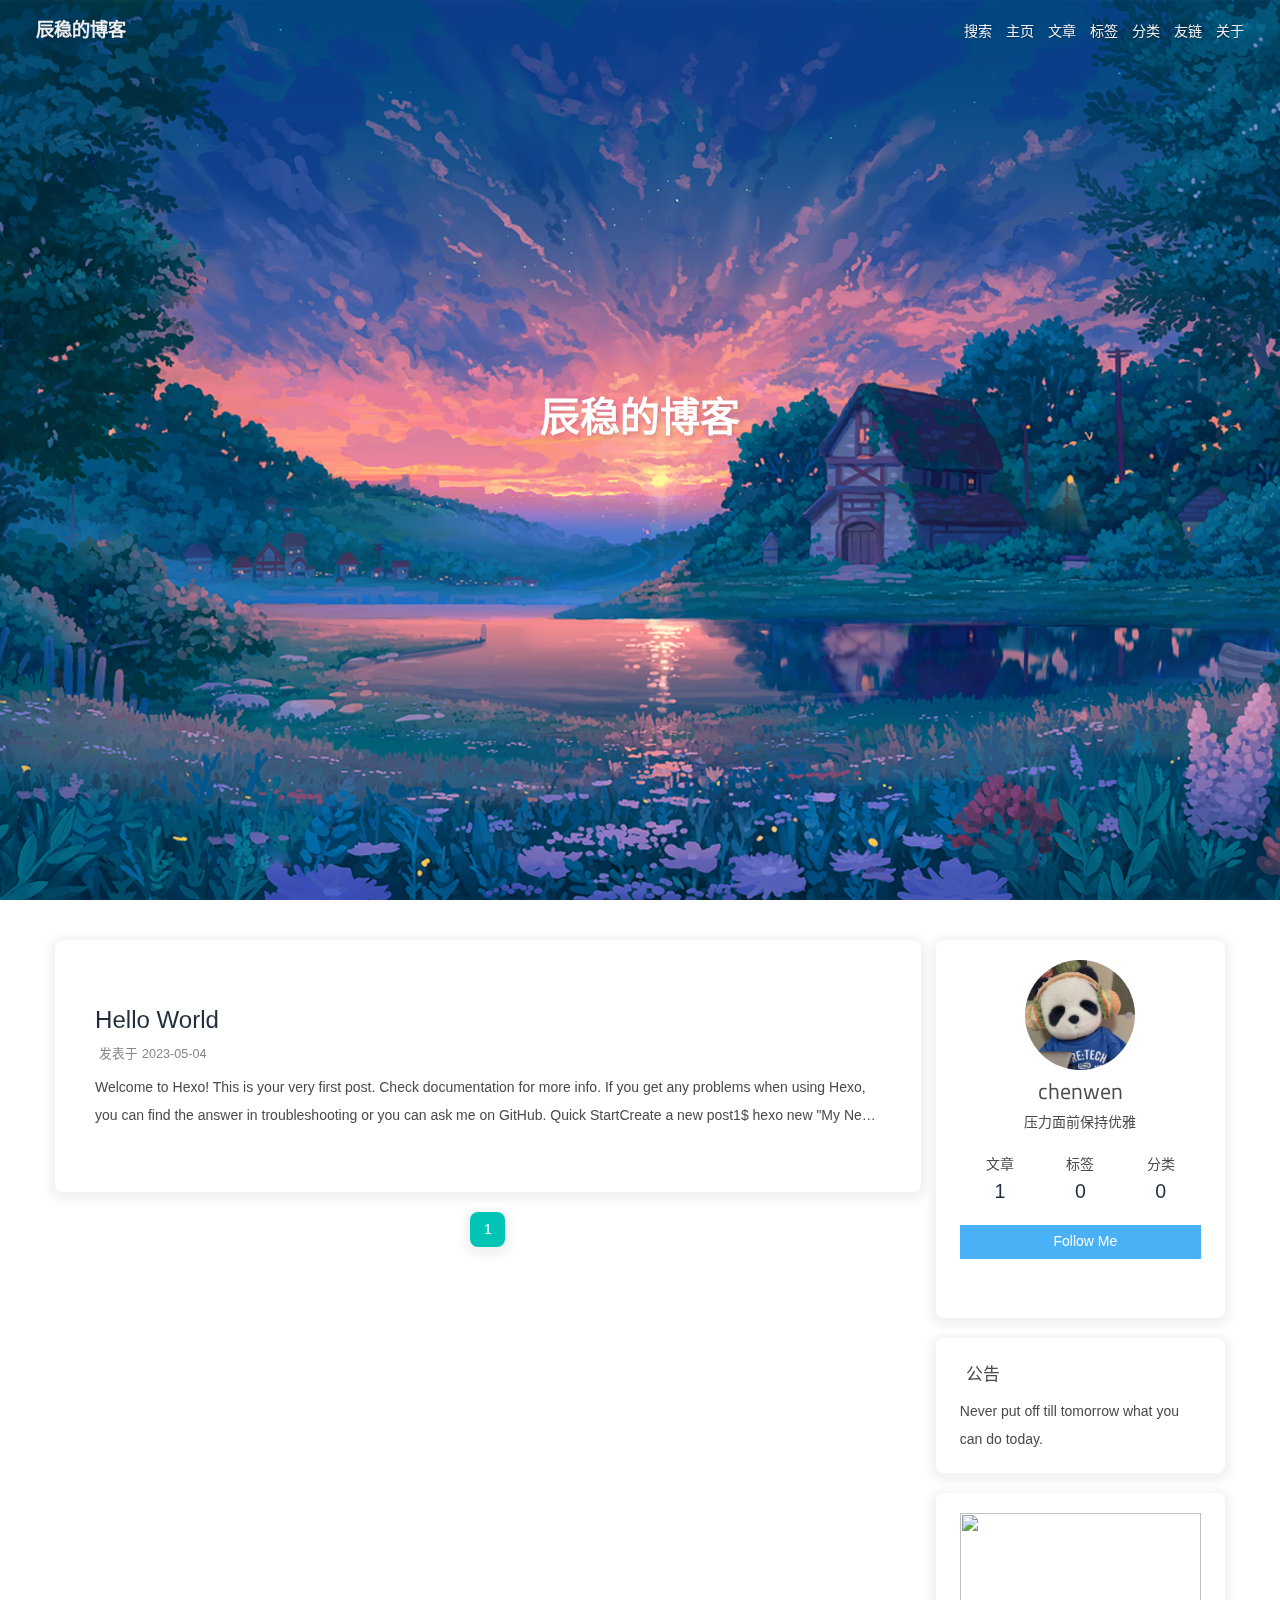
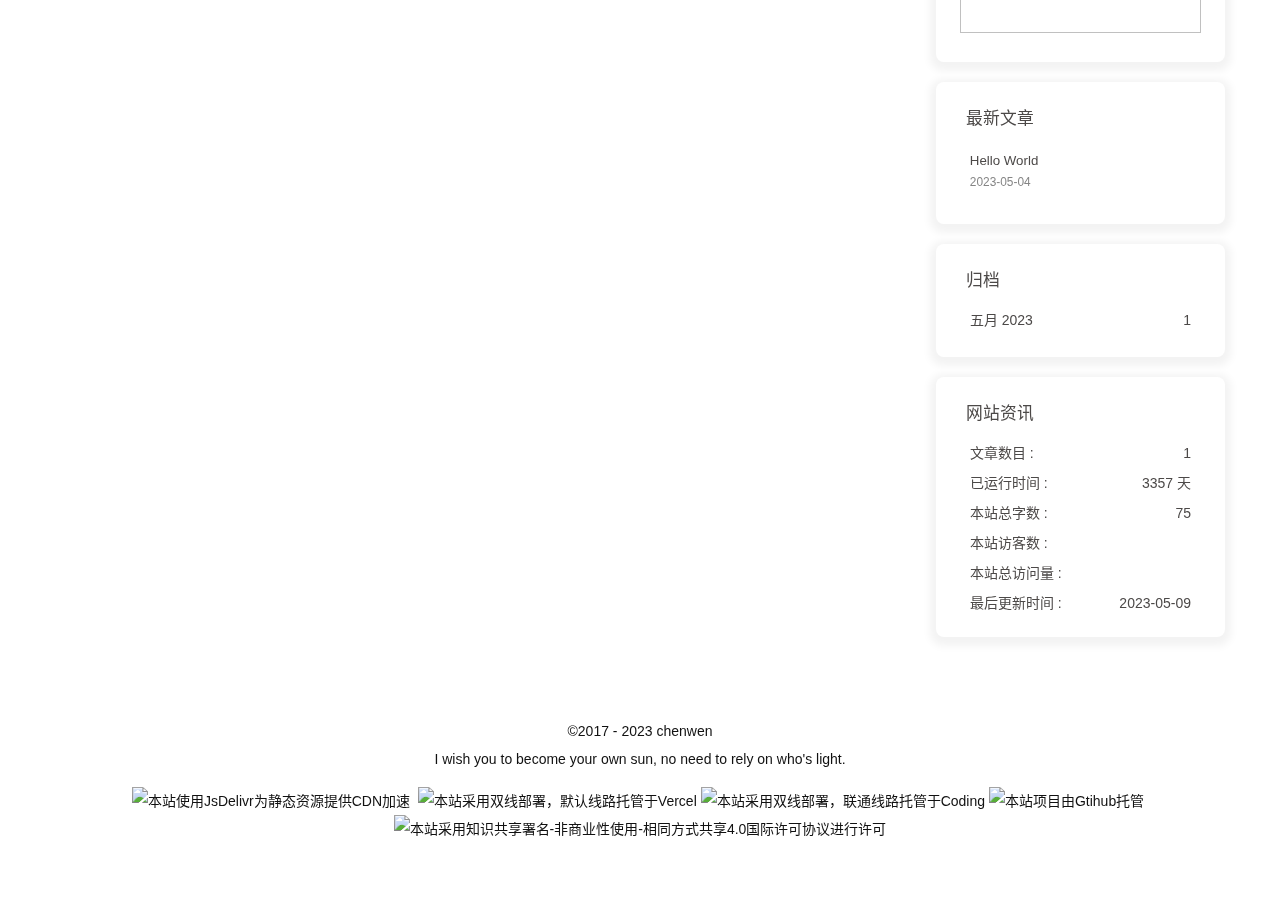
==== commit cd2b0317: "Site updated: 2023-05-09 19:33:46" ====
--- a/index.html
+++ b/index.html
@@ -52,7 +52,7 @@
   isHome: true,
   isHighlightShrink: false,
   isToc: false,
-  postUpdate: '2023-05-08 21:25:33'
+  postUpdate: '2023-05-09 19:33:42'
 }</script><noscript><style type="text/css">
   #nav {
     opacity: 1
@@ -192,7 +192,7 @@
 Deploy to remote sites1$ hexo deploy
 
 More info: Deployment
-</div></div></div><nav id="pagination"><div class="pagination"><span class="page-number current">1</span></div></nav></div><div class="aside-content" id="aside-content"><div class="card-widget card-info"><div class="is-center"><div class="avatar-img"><img src="/img/avatar.jpg" onerror="this.onerror=null;this.src='/img/friend_404.gif'" alt="avatar"/></div><div class="author-info__name">chenwen</div><div class="author-info__description">压力面前保持优雅</div></div><div class="card-info-data site-data is-center"><a href="/archives/"><div class="headline">文章</div><div class="length-num">1</div></a><a href="/tags/"><div class="headline">标签</div><div class="length-num">0</div></a><a href="/categories/"><div class="headline">分类</div><div class="length-num">0</div></a></div><a id="card-info-btn" target="_blank" rel="noopener" href="https://github.com/xxxxxx"><i class="fab fa-github"></i><span>Follow Me</span></a><div class="card-info-social-icons is-center"><a class="social-icon" href="https://github.com/" target="_blank" title="Github"><i class="fab fa-github"></i></a><a class="social-icon" href="http://28441096.xyz/" target="_blank" title="BLOG"><i class="fa fa-book-open"></i></a><a class="social-icon" href="mailto:28441096@qq.com" target="_blank" title="Email"><i class="fas fa-envelope-open-text"></i></a></div></div><div class="card-widget card-announcement"><div class="item-headline"><i class="fas fa-bullhorn fa-shake"></i><span>公告</span></div><div class="announcement_content">Never put off till tomorrow what you can do today.</div></div><div class="sticky_layout"><div class="card-widget card-recent-post"><div class="item-headline"><i class="fas fa-history"></i><span>最新文章</span></div><div class="aside-list"><div class="aside-list-item no-cover"><div class="content"><a class="title" href="/post/undefined.html" title="Hello World">Hello World</a><time datetime="2023-05-04T13:56:14.245Z" title="发表于 2023-05-04 21:56:14">2023-05-04</time></div></div></div></div><div class="card-widget card-archives"><div class="item-headline"><i class="fas fa-archive"></i><span>归档</span></div><ul class="card-archive-list"><li class="card-archive-list-item"><a class="card-archive-list-link" href="/archives/2023/05/"><span class="card-archive-list-date">五月 2023</span><span class="card-archive-list-count">1</span></a></li></ul></div><div class="card-widget card-webinfo"><div class="item-headline"><i class="fas fa-chart-line"></i><span>网站资讯</span></div><div class="webinfo"><div class="webinfo-item"><div class="item-name">文章数目 :</div><div class="item-count">1</div></div><div class="webinfo-item"><div class="item-name">已运行时间 :</div><div class="item-count" id="runtimeshow" data-publishDate="2017-05-14T16:00:00.000Z"><i class="fa-solid fa-spinner fa-spin"></i></div></div><div class="webinfo-item"><div class="item-name">本站总字数 :</div><div class="item-count">75</div></div><div class="webinfo-item"><div class="item-name">本站访客数 :</div><div class="item-count" id="busuanzi_value_site_uv"><i class="fa-solid fa-spinner fa-spin"></i></div></div><div class="webinfo-item"><div class="item-name">本站总访问量 :</div><div class="item-count" id="busuanzi_value_site_pv"><i class="fa-solid fa-spinner fa-spin"></i></div></div><div class="webinfo-item"><div class="item-name">最后更新时间 :</div><div class="item-count" id="last-push-date" data-lastPushDate="2023-05-08T13:25:33.443Z"><i class="fa-solid fa-spinner fa-spin"></i></div></div></div></div></div></div></main><footer id="footer" style="background-color: transparent;"><div id="footer-wrap"><div class="copyright">&copy;2017 - 2023  <i id="heartbeat" class="fa fas fa-heartbeat"></i> chenwen</div><div class="footer_custom_text">I wish you to become your own sun, no need to rely on who's light.<p><a target="_blank" href="https://www.jsdelivr.com/"><img src="https://img.shields.io/badge/CDN-jsDelivr-orange?style=flat&logo=jsDelivr" title="本站使用JsDelivr为静态资源提供CDN加速"></a> &nbsp;<a target="_blank" href="https://vercel.com/ "><img src="https://img.shields.io/badge/Hosted-Vervel-brightgreen?style=flat&logo=Vercel" title="本站采用双线部署，默认线路托管于Vercel"></a>&nbsp;<a target="_blank" href="https://vercel.com/ "><img src="https://img.shields.io/badge/Hosted-Coding-0cedbe?style=flat&logo=Codio" title="本站采用双线部署，联通线路托管于Coding"></a>&nbsp;<a target="_blank" href="https://github.com/"><img src="https://img.shields.io/badge/Source-Github-d021d6?style=flat&logo=GitHub" title="本站项目由Gtihub托管"></a>&nbsp;<a target="_blank" href="http://creativecommons.org/licenses/by-nc-sa/4.0/"><img src="https://img.shields.io/badge/Copyright-BY--NC--SA%204.0-d42328?style=flat&logo=Claris" title="本站采用知识共享署名-非商业性使用-相同方式共享4.0国际许可协议进行许可"></a></p></div></div><link rel="stylesheet" href="https://fastly.jsdelivr.net/gh/HCLonely/images@master/others/heartbeat.min.css"></footer></div><div id="rightside"><div id="rightside-config-hide"><button id="darkmode" type="button" title="浅色和深色模式转换"><i class="fas fa-adjust"></i></button><button id="hide-aside-btn" type="button" title="单栏和双栏切换"><i class="fas fa-arrows-alt-h"></i></button></div><div id="rightside-config-show"><button id="rightside_config" type="button" title="设置"><i class="fas fa-cog fa-spin"></i></button><button id="go-up" type="button" title="回到顶部"><span class="scroll-percent"></span><i class="fas fa-arrow-up"></i></button></div></div><div><script src="/js/utils.js"></script><script src="/js/main.js"></script><script src="https://cdn.jsdelivr.net/npm/@fancyapps/ui/dist/fancybox/fancybox.umd.min.js"></script><div class="js-pjax"><script>window.typedJSFn = {
+</div></div></div><nav id="pagination"><div class="pagination"><span class="page-number current">1</span></div></nav></div><div class="aside-content" id="aside-content"><div class="card-widget card-info"><div class="is-center"><div class="avatar-img"><img src="/img/avatar.jpg" onerror="this.onerror=null;this.src='/img/friend_404.gif'" alt="avatar"/></div><div class="author-info__name">chenwen</div><div class="author-info__description">压力面前保持优雅</div></div><div class="card-info-data site-data is-center"><a href="/archives/"><div class="headline">文章</div><div class="length-num">1</div></a><a href="/tags/"><div class="headline">标签</div><div class="length-num">0</div></a><a href="/categories/"><div class="headline">分类</div><div class="length-num">0</div></a></div><a id="card-info-btn" target="_blank" rel="noopener" href="https://github.com/xxxxxx"><i class="fab fa-github"></i><span>Follow Me</span></a><div class="card-info-social-icons is-center"><a class="social-icon" href="https://github.com/" target="_blank" title="Github"><i class="fab fa-github"></i></a><a class="social-icon" href="http://28441096.xyz/" target="_blank" title="BLOG"><i class="fa fa-book-open"></i></a><a class="social-icon" href="mailto:28441096@qq.com" target="_blank" title="Email"><i class="fas fa-envelope-open-text"></i></a></div></div><div class="card-widget card-announcement"><div class="item-headline"><i class="fas fa-bullhorn fa-shake"></i><span>公告</span></div><div class="announcement_content">Never put off till tomorrow what you can do today.</div></div><div class="sticky_layout"><div class="card-widget card-recent-post"><div class="item-headline"><i class="fas fa-history"></i><span>最新文章</span></div><div class="aside-list"><div class="aside-list-item no-cover"><div class="content"><a class="title" href="/post/undefined.html" title="Hello World">Hello World</a><time datetime="2023-05-04T13:56:14.245Z" title="发表于 2023-05-04 21:56:14">2023-05-04</time></div></div></div></div><div class="card-widget card-archives"><div class="item-headline"><i class="fas fa-archive"></i><span>归档</span></div><ul class="card-archive-list"><li class="card-archive-list-item"><a class="card-archive-list-link" href="/archives/2023/05/"><span class="card-archive-list-date">五月 2023</span><span class="card-archive-list-count">1</span></a></li></ul></div><div class="card-widget card-webinfo"><div class="item-headline"><i class="fas fa-chart-line"></i><span>网站资讯</span></div><div class="webinfo"><div class="webinfo-item"><div class="item-name">文章数目 :</div><div class="item-count">1</div></div><div class="webinfo-item"><div class="item-name">已运行时间 :</div><div class="item-count" id="runtimeshow" data-publishDate="2017-05-14T16:00:00.000Z"><i class="fa-solid fa-spinner fa-spin"></i></div></div><div class="webinfo-item"><div class="item-name">本站总字数 :</div><div class="item-count">75</div></div><div class="webinfo-item"><div class="item-name">本站访客数 :</div><div class="item-count" id="busuanzi_value_site_uv"><i class="fa-solid fa-spinner fa-spin"></i></div></div><div class="webinfo-item"><div class="item-name">本站总访问量 :</div><div class="item-count" id="busuanzi_value_site_pv"><i class="fa-solid fa-spinner fa-spin"></i></div></div><div class="webinfo-item"><div class="item-name">最后更新时间 :</div><div class="item-count" id="last-push-date" data-lastPushDate="2023-05-09T11:33:42.912Z"><i class="fa-solid fa-spinner fa-spin"></i></div></div></div></div></div></div></main><footer id="footer" style="background-color: transparent;"><div id="footer-wrap"><div class="copyright">&copy;2017 - 2023  <i id="heartbeat" class="fa fas fa-heartbeat"></i> chenwen</div><div class="footer_custom_text">I wish you to become your own sun, no need to rely on who's light.<p><a target="_blank" href="https://www.jsdelivr.com/"><img src="https://img.shields.io/badge/CDN-jsDelivr-orange?style=flat&logo=jsDelivr" title="本站使用JsDelivr为静态资源提供CDN加速"></a> &nbsp;<a target="_blank" href="https://vercel.com/ "><img src="https://img.shields.io/badge/Hosted-Vervel-brightgreen?style=flat&logo=Vercel" title="本站采用双线部署，默认线路托管于Vercel"></a>&nbsp;<a target="_blank" href="https://vercel.com/ "><img src="https://img.shields.io/badge/Hosted-Coding-0cedbe?style=flat&logo=Codio" title="本站采用双线部署，联通线路托管于Coding"></a>&nbsp;<a target="_blank" href="https://github.com/"><img src="https://img.shields.io/badge/Source-Github-d021d6?style=flat&logo=GitHub" title="本站项目由Gtihub托管"></a>&nbsp;<a target="_blank" href="http://creativecommons.org/licenses/by-nc-sa/4.0/"><img src="https://img.shields.io/badge/Copyright-BY--NC--SA%204.0-d42328?style=flat&logo=Claris" title="本站采用知识共享署名-非商业性使用-相同方式共享4.0国际许可协议进行许可"></a></p></div></div><link rel="stylesheet" href="https://fastly.jsdelivr.net/gh/HCLonely/images@master/others/heartbeat.min.css"></footer></div><div id="rightside"><div id="rightside-config-hide"><button id="darkmode" type="button" title="浅色和深色模式转换"><i class="fas fa-adjust"></i></button><button id="hide-aside-btn" type="button" title="单栏和双栏切换"><i class="fas fa-arrows-alt-h"></i></button></div><div id="rightside-config-show"><button id="rightside_config" type="button" title="设置"><i class="fas fa-cog fa-spin"></i></button><button id="go-up" type="button" title="回到顶部"><span class="scroll-percent"></span><i class="fas fa-arrow-up"></i></button></div></div><div><script src="/js/utils.js"></script><script src="/js/main.js"></script><script src="https://cdn.jsdelivr.net/npm/@fancyapps/ui/dist/fancybox/fancybox.umd.min.js"></script><div class="js-pjax"><script>window.typedJSFn = {
   init: (str) => {
     window.typed = new Typed('#subtitle', Object.assign({
       strings: str,
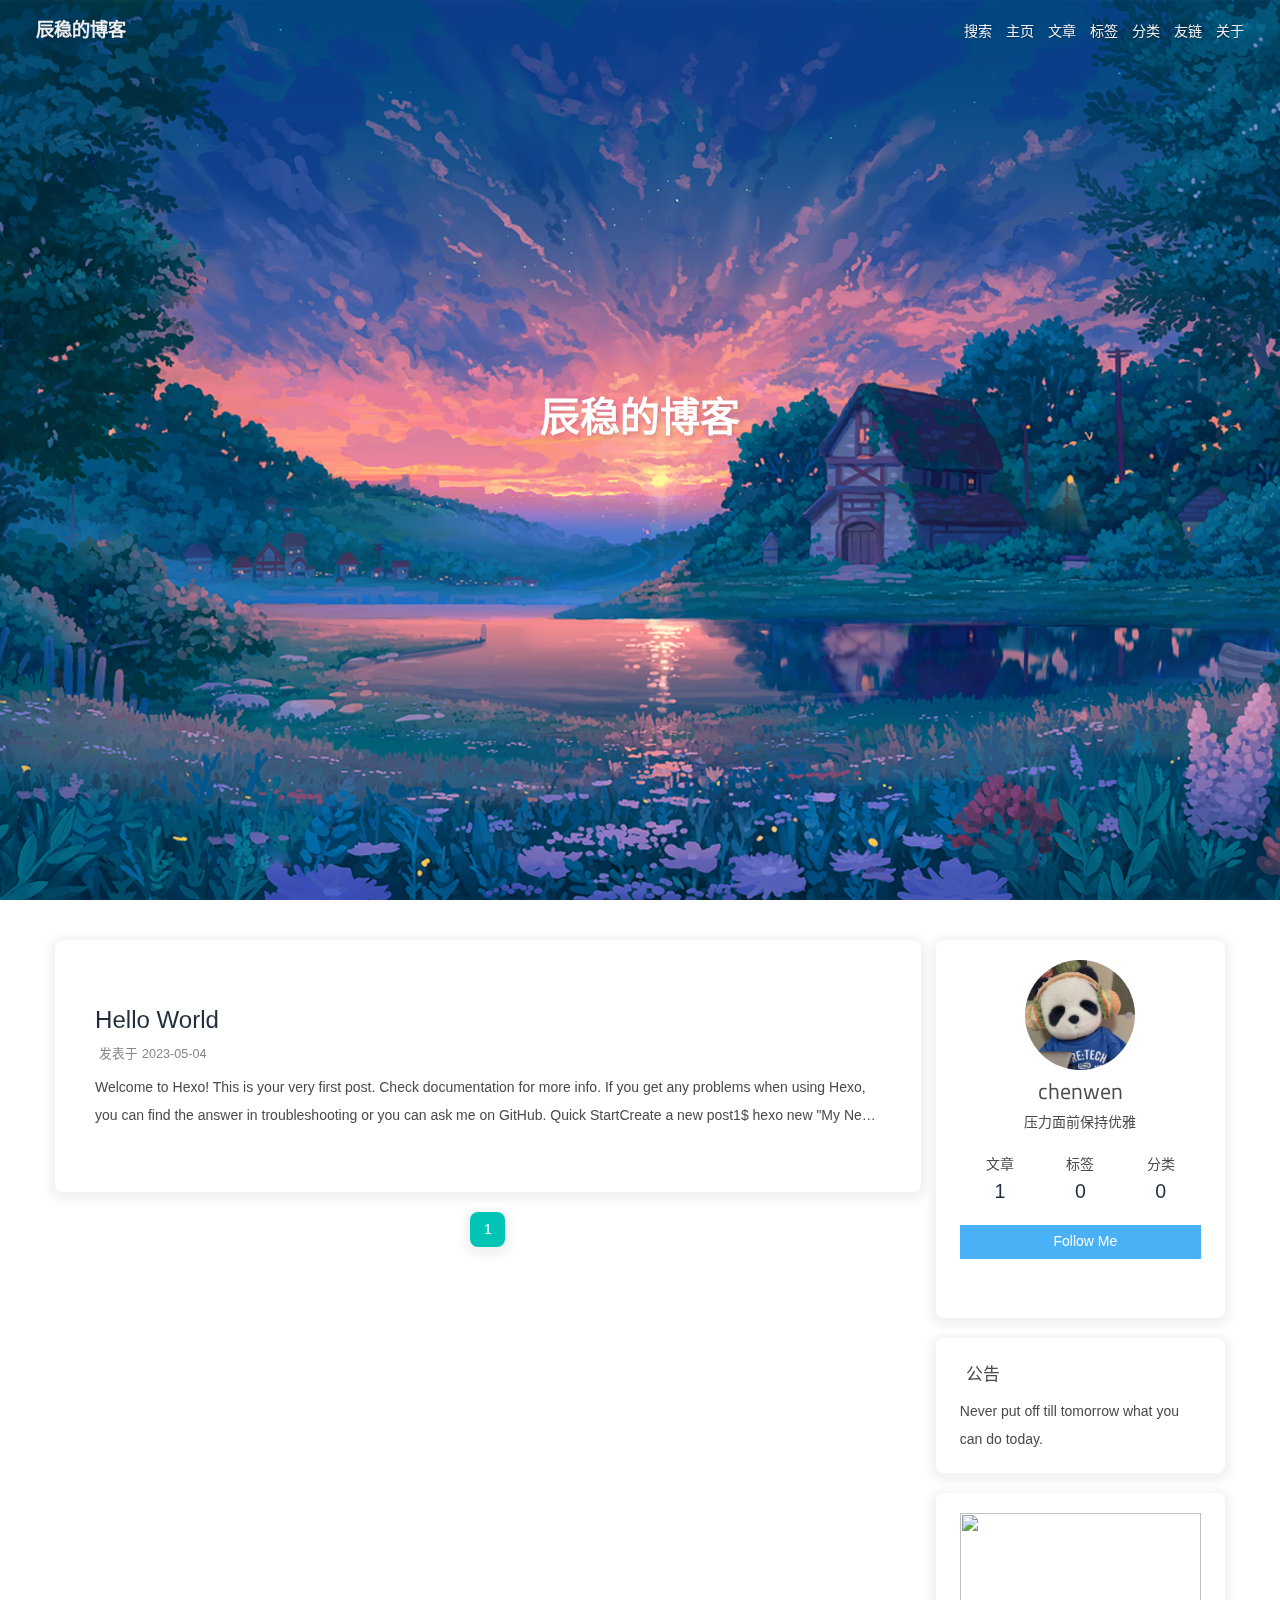
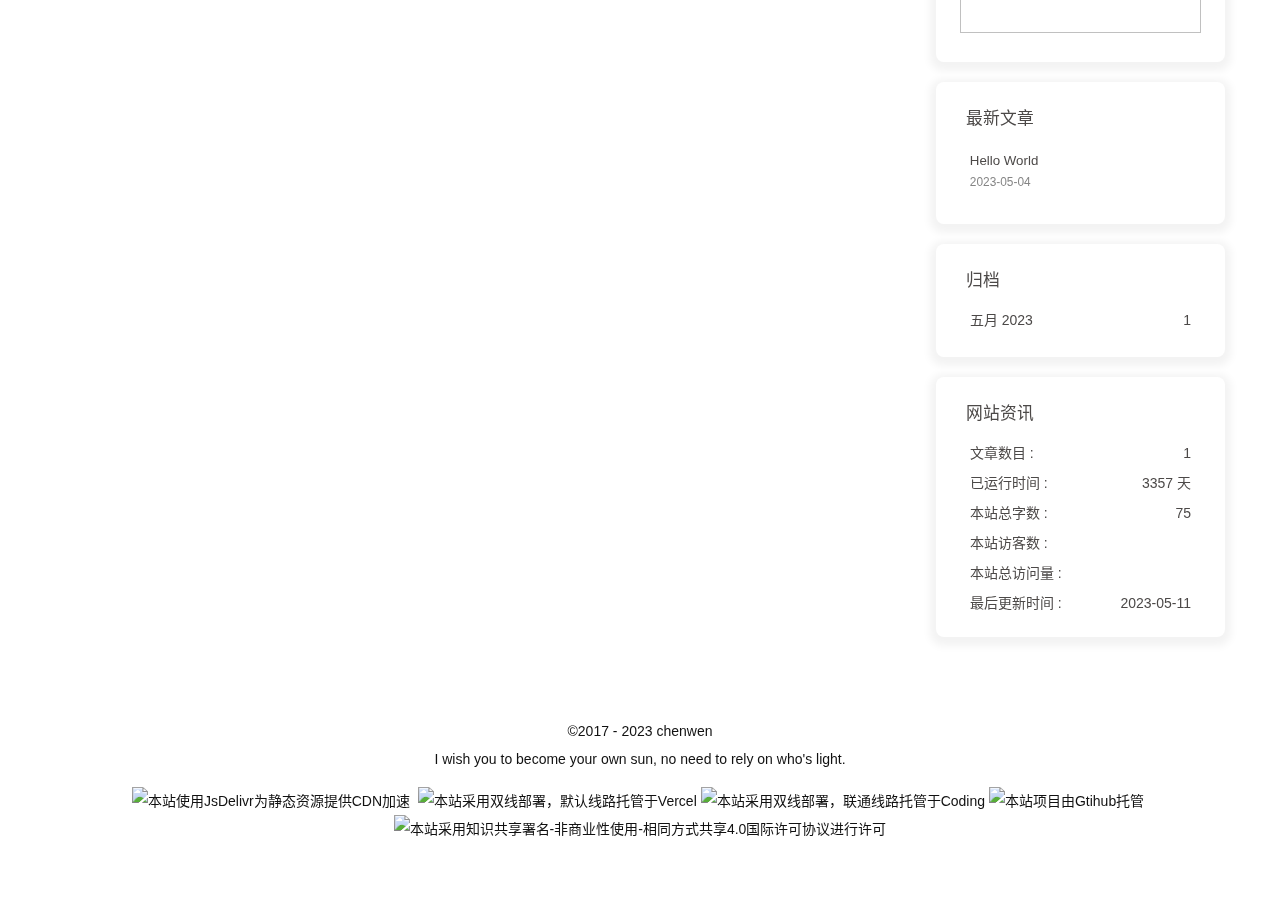
==== commit 9738bcb7: "Site updated: 2023-05-11 21:23:48" ====
--- a/index.html
+++ b/index.html
@@ -52,7 +52,7 @@
   isHome: true,
   isHighlightShrink: false,
   isToc: false,
-  postUpdate: '2023-05-09 19:33:42'
+  postUpdate: '2023-05-11 21:23:41'
 }</script><noscript><style type="text/css">
   #nav {
     opacity: 1
@@ -192,7 +192,7 @@
 Deploy to remote sites1$ hexo deploy
 
 More info: Deployment
-</div></div></div><nav id="pagination"><div class="pagination"><span class="page-number current">1</span></div></nav></div><div class="aside-content" id="aside-content"><div class="card-widget card-info"><div class="is-center"><div class="avatar-img"><img src="/img/avatar.jpg" onerror="this.onerror=null;this.src='/img/friend_404.gif'" alt="avatar"/></div><div class="author-info__name">chenwen</div><div class="author-info__description">压力面前保持优雅</div></div><div class="card-info-data site-data is-center"><a href="/archives/"><div class="headline">文章</div><div class="length-num">1</div></a><a href="/tags/"><div class="headline">标签</div><div class="length-num">0</div></a><a href="/categories/"><div class="headline">分类</div><div class="length-num">0</div></a></div><a id="card-info-btn" target="_blank" rel="noopener" href="https://github.com/xxxxxx"><i class="fab fa-github"></i><span>Follow Me</span></a><div class="card-info-social-icons is-center"><a class="social-icon" href="https://github.com/" target="_blank" title="Github"><i class="fab fa-github"></i></a><a class="social-icon" href="http://28441096.xyz/" target="_blank" title="BLOG"><i class="fa fa-book-open"></i></a><a class="social-icon" href="mailto:28441096@qq.com" target="_blank" title="Email"><i class="fas fa-envelope-open-text"></i></a></div></div><div class="card-widget card-announcement"><div class="item-headline"><i class="fas fa-bullhorn fa-shake"></i><span>公告</span></div><div class="announcement_content">Never put off till tomorrow what you can do today.</div></div><div class="sticky_layout"><div class="card-widget card-recent-post"><div class="item-headline"><i class="fas fa-history"></i><span>最新文章</span></div><div class="aside-list"><div class="aside-list-item no-cover"><div class="content"><a class="title" href="/post/undefined.html" title="Hello World">Hello World</a><time datetime="2023-05-04T13:56:14.245Z" title="发表于 2023-05-04 21:56:14">2023-05-04</time></div></div></div></div><div class="card-widget card-archives"><div class="item-headline"><i class="fas fa-archive"></i><span>归档</span></div><ul class="card-archive-list"><li class="card-archive-list-item"><a class="card-archive-list-link" href="/archives/2023/05/"><span class="card-archive-list-date">五月 2023</span><span class="card-archive-list-count">1</span></a></li></ul></div><div class="card-widget card-webinfo"><div class="item-headline"><i class="fas fa-chart-line"></i><span>网站资讯</span></div><div class="webinfo"><div class="webinfo-item"><div class="item-name">文章数目 :</div><div class="item-count">1</div></div><div class="webinfo-item"><div class="item-name">已运行时间 :</div><div class="item-count" id="runtimeshow" data-publishDate="2017-05-14T16:00:00.000Z"><i class="fa-solid fa-spinner fa-spin"></i></div></div><div class="webinfo-item"><div class="item-name">本站总字数 :</div><div class="item-count">75</div></div><div class="webinfo-item"><div class="item-name">本站访客数 :</div><div class="item-count" id="busuanzi_value_site_uv"><i class="fa-solid fa-spinner fa-spin"></i></div></div><div class="webinfo-item"><div class="item-name">本站总访问量 :</div><div class="item-count" id="busuanzi_value_site_pv"><i class="fa-solid fa-spinner fa-spin"></i></div></div><div class="webinfo-item"><div class="item-name">最后更新时间 :</div><div class="item-count" id="last-push-date" data-lastPushDate="2023-05-09T11:33:42.912Z"><i class="fa-solid fa-spinner fa-spin"></i></div></div></div></div></div></div></main><footer id="footer" style="background-color: transparent;"><div id="footer-wrap"><div class="copyright">&copy;2017 - 2023  <i id="heartbeat" class="fa fas fa-heartbeat"></i> chenwen</div><div class="footer_custom_text">I wish you to become your own sun, no need to rely on who's light.<p><a target="_blank" href="https://www.jsdelivr.com/"><img src="https://img.shields.io/badge/CDN-jsDelivr-orange?style=flat&logo=jsDelivr" title="本站使用JsDelivr为静态资源提供CDN加速"></a> &nbsp;<a target="_blank" href="https://vercel.com/ "><img src="https://img.shields.io/badge/Hosted-Vervel-brightgreen?style=flat&logo=Vercel" title="本站采用双线部署，默认线路托管于Vercel"></a>&nbsp;<a target="_blank" href="https://vercel.com/ "><img src="https://img.shields.io/badge/Hosted-Coding-0cedbe?style=flat&logo=Codio" title="本站采用双线部署，联通线路托管于Coding"></a>&nbsp;<a target="_blank" href="https://github.com/"><img src="https://img.shields.io/badge/Source-Github-d021d6?style=flat&logo=GitHub" title="本站项目由Gtihub托管"></a>&nbsp;<a target="_blank" href="http://creativecommons.org/licenses/by-nc-sa/4.0/"><img src="https://img.shields.io/badge/Copyright-BY--NC--SA%204.0-d42328?style=flat&logo=Claris" title="本站采用知识共享署名-非商业性使用-相同方式共享4.0国际许可协议进行许可"></a></p></div></div><link rel="stylesheet" href="https://fastly.jsdelivr.net/gh/HCLonely/images@master/others/heartbeat.min.css"></footer></div><div id="rightside"><div id="rightside-config-hide"><button id="darkmode" type="button" title="浅色和深色模式转换"><i class="fas fa-adjust"></i></button><button id="hide-aside-btn" type="button" title="单栏和双栏切换"><i class="fas fa-arrows-alt-h"></i></button></div><div id="rightside-config-show"><button id="rightside_config" type="button" title="设置"><i class="fas fa-cog fa-spin"></i></button><button id="go-up" type="button" title="回到顶部"><span class="scroll-percent"></span><i class="fas fa-arrow-up"></i></button></div></div><div><script src="/js/utils.js"></script><script src="/js/main.js"></script><script src="https://cdn.jsdelivr.net/npm/@fancyapps/ui/dist/fancybox/fancybox.umd.min.js"></script><div class="js-pjax"><script>window.typedJSFn = {
+</div></div></div><nav id="pagination"><div class="pagination"><span class="page-number current">1</span></div></nav></div><div class="aside-content" id="aside-content"><div class="card-widget card-info"><div class="is-center"><div class="avatar-img"><img src="/img/avatar.jpg" onerror="this.onerror=null;this.src='/img/friend_404.gif'" alt="avatar"/></div><div class="author-info__name">chenwen</div><div class="author-info__description">压力面前保持优雅</div></div><div class="card-info-data site-data is-center"><a href="/archives/"><div class="headline">文章</div><div class="length-num">1</div></a><a href="/tags/"><div class="headline">标签</div><div class="length-num">0</div></a><a href="/categories/"><div class="headline">分类</div><div class="length-num">0</div></a></div><a id="card-info-btn" target="_blank" rel="noopener" href="https://github.com/xxxxxx"><i class="fab fa-github"></i><span>Follow Me</span></a><div class="card-info-social-icons is-center"><a class="social-icon" href="https://github.com/" target="_blank" title="Github"><i class="fab fa-github"></i></a><a class="social-icon" href="http://28441096.xyz/" target="_blank" title="BLOG"><i class="fa fa-book-open"></i></a><a class="social-icon" href="mailto:28441096@qq.com" target="_blank" title="Email"><i class="fas fa-envelope-open-text"></i></a></div></div><div class="card-widget card-announcement"><div class="item-headline"><i class="fas fa-bullhorn fa-shake"></i><span>公告</span></div><div class="announcement_content">Never put off till tomorrow what you can do today.</div></div><div class="sticky_layout"><div class="card-widget card-recent-post"><div class="item-headline"><i class="fas fa-history"></i><span>最新文章</span></div><div class="aside-list"><div class="aside-list-item no-cover"><div class="content"><a class="title" href="/post/undefined.html" title="Hello World">Hello World</a><time datetime="2023-05-04T13:56:14.245Z" title="发表于 2023-05-04 21:56:14">2023-05-04</time></div></div></div></div><div class="card-widget card-archives"><div class="item-headline"><i class="fas fa-archive"></i><span>归档</span></div><ul class="card-archive-list"><li class="card-archive-list-item"><a class="card-archive-list-link" href="/archives/2023/05/"><span class="card-archive-list-date">五月 2023</span><span class="card-archive-list-count">1</span></a></li></ul></div><div class="card-widget card-webinfo"><div class="item-headline"><i class="fas fa-chart-line"></i><span>网站资讯</span></div><div class="webinfo"><div class="webinfo-item"><div class="item-name">文章数目 :</div><div class="item-count">1</div></div><div class="webinfo-item"><div class="item-name">已运行时间 :</div><div class="item-count" id="runtimeshow" data-publishDate="2017-05-14T16:00:00.000Z"><i class="fa-solid fa-spinner fa-spin"></i></div></div><div class="webinfo-item"><div class="item-name">本站总字数 :</div><div class="item-count">75</div></div><div class="webinfo-item"><div class="item-name">本站访客数 :</div><div class="item-count" id="busuanzi_value_site_uv"><i class="fa-solid fa-spinner fa-spin"></i></div></div><div class="webinfo-item"><div class="item-name">本站总访问量 :</div><div class="item-count" id="busuanzi_value_site_pv"><i class="fa-solid fa-spinner fa-spin"></i></div></div><div class="webinfo-item"><div class="item-name">最后更新时间 :</div><div class="item-count" id="last-push-date" data-lastPushDate="2023-05-11T13:23:41.285Z"><i class="fa-solid fa-spinner fa-spin"></i></div></div></div></div></div></div></main><footer id="footer" style="background-color: transparent;"><div id="footer-wrap"><div class="copyright">&copy;2017 - 2023  <i id="heartbeat" class="fa fas fa-heartbeat"></i> chenwen</div><div class="footer_custom_text">I wish you to become your own sun, no need to rely on who's light.<p><a target="_blank" href="https://www.jsdelivr.com/"><img src="https://img.shields.io/badge/CDN-jsDelivr-orange?style=flat&logo=jsDelivr" title="本站使用JsDelivr为静态资源提供CDN加速"></a> &nbsp;<a target="_blank" href="https://vercel.com/ "><img src="https://img.shields.io/badge/Hosted-Vervel-brightgreen?style=flat&logo=Vercel" title="本站采用双线部署，默认线路托管于Vercel"></a>&nbsp;<a target="_blank" href="https://vercel.com/ "><img src="https://img.shields.io/badge/Hosted-Coding-0cedbe?style=flat&logo=Codio" title="本站采用双线部署，联通线路托管于Coding"></a>&nbsp;<a target="_blank" href="https://github.com/"><img src="https://img.shields.io/badge/Source-Github-d021d6?style=flat&logo=GitHub" title="本站项目由Gtihub托管"></a>&nbsp;<a target="_blank" href="http://creativecommons.org/licenses/by-nc-sa/4.0/"><img src="https://img.shields.io/badge/Copyright-BY--NC--SA%204.0-d42328?style=flat&logo=Claris" title="本站采用知识共享署名-非商业性使用-相同方式共享4.0国际许可协议进行许可"></a></p></div></div><link rel="stylesheet" href="https://fastly.jsdelivr.net/gh/HCLonely/images@master/others/heartbeat.min.css"></footer></div><div id="rightside"><div id="rightside-config-hide"><button id="darkmode" type="button" title="浅色和深色模式转换"><i class="fas fa-adjust"></i></button><button id="hide-aside-btn" type="button" title="单栏和双栏切换"><i class="fas fa-arrows-alt-h"></i></button></div><div id="rightside-config-show"><button id="rightside_config" type="button" title="设置"><i class="fas fa-cog fa-spin"></i></button><button id="go-up" type="button" title="回到顶部"><span class="scroll-percent"></span><i class="fas fa-arrow-up"></i></button></div></div><div><script src="/js/utils.js"></script><script src="/js/main.js"></script><script src="https://cdn.jsdelivr.net/npm/@fancyapps/ui/dist/fancybox/fancybox.umd.min.js"></script><div class="js-pjax"><script>window.typedJSFn = {
   init: (str) => {
     window.typed = new Typed('#subtitle', Object.assign({
       strings: str,
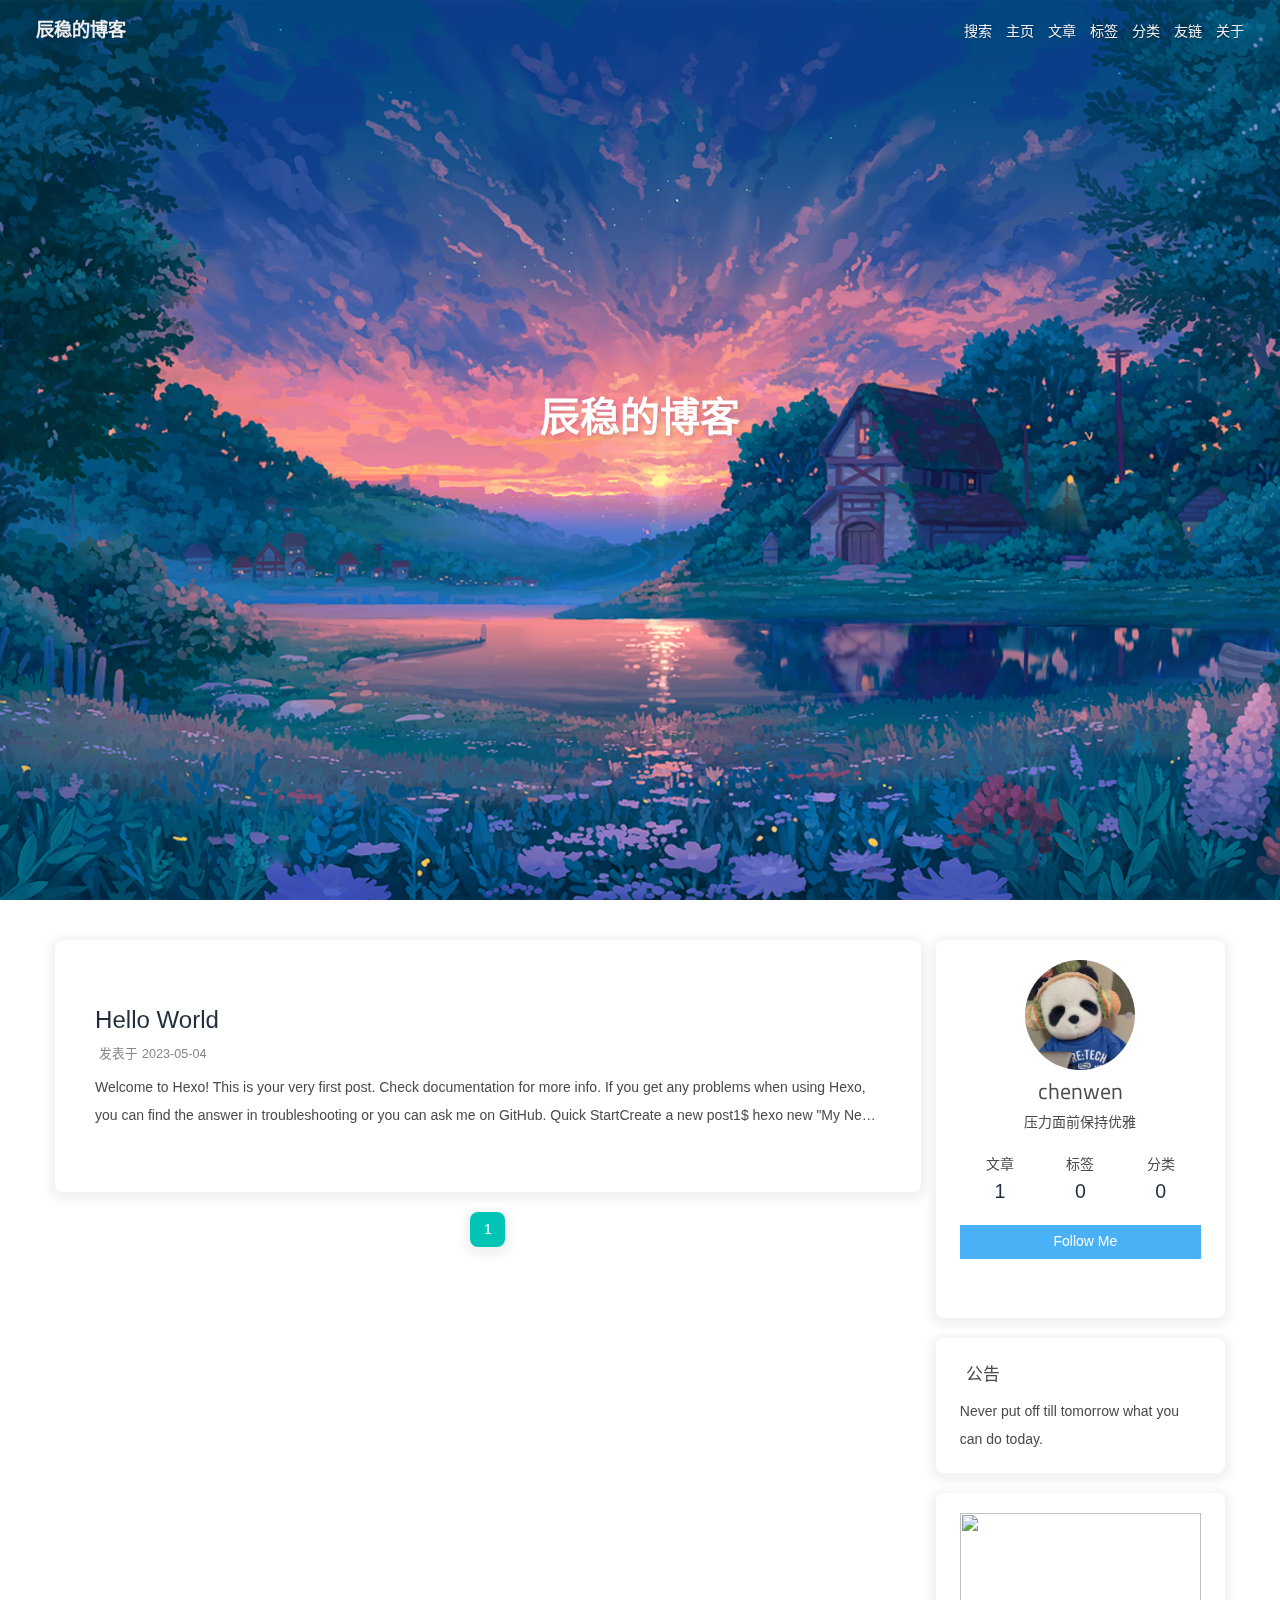
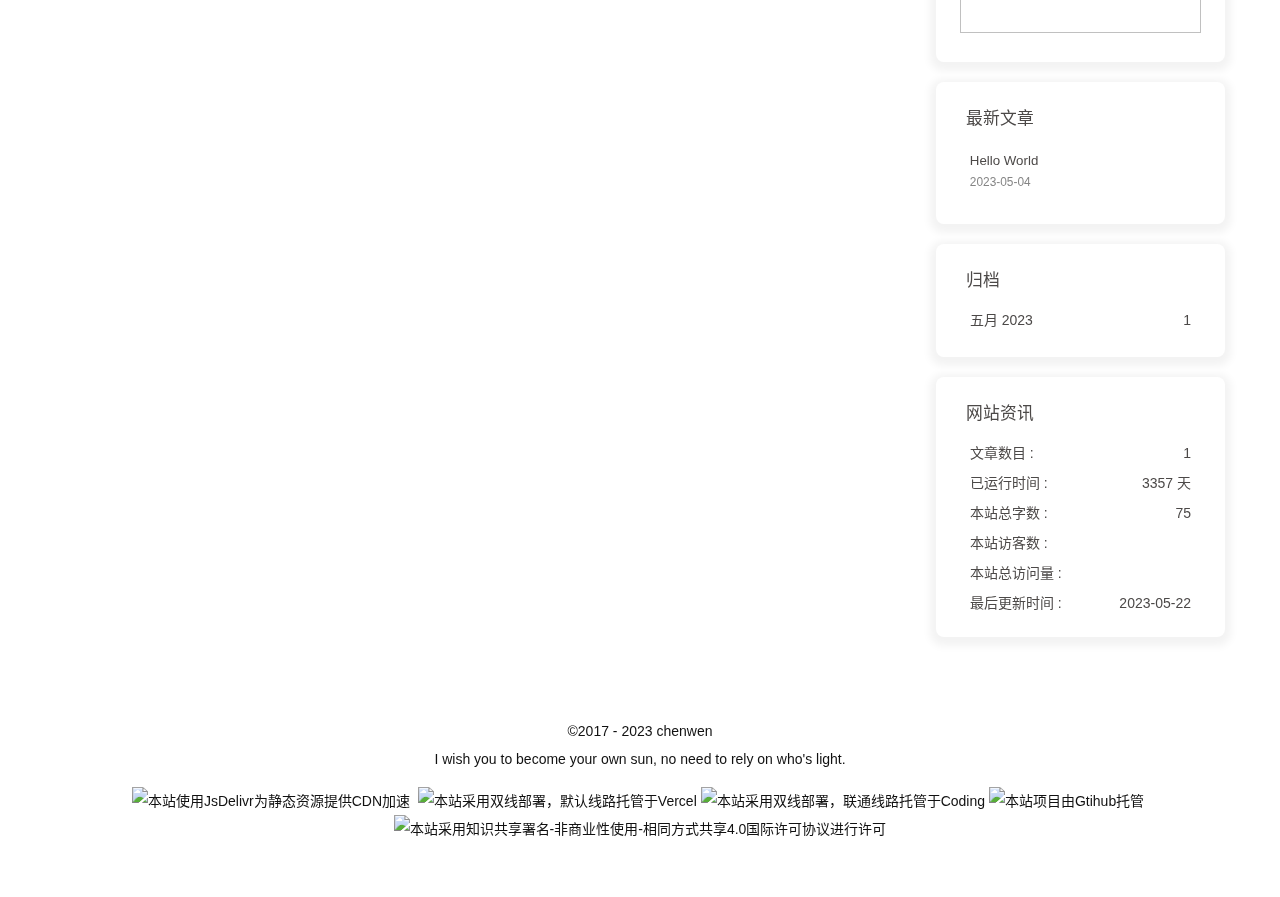
==== commit 6fd26f03: "Site updated: 2023-05-22 19:31:10" ====
--- a/index.html
+++ b/index.html
@@ -52,7 +52,7 @@
   isHome: true,
   isHighlightShrink: false,
   isToc: false,
-  postUpdate: '2023-05-11 21:23:41'
+  postUpdate: '2023-05-22 19:31:03'
 }</script><noscript><style type="text/css">
   #nav {
     opacity: 1
@@ -192,7 +192,7 @@
 Deploy to remote sites1$ hexo deploy
 
 More info: Deployment
-</div></div></div><nav id="pagination"><div class="pagination"><span class="page-number current">1</span></div></nav></div><div class="aside-content" id="aside-content"><div class="card-widget card-info"><div class="is-center"><div class="avatar-img"><img src="/img/avatar.jpg" onerror="this.onerror=null;this.src='/img/friend_404.gif'" alt="avatar"/></div><div class="author-info__name">chenwen</div><div class="author-info__description">压力面前保持优雅</div></div><div class="card-info-data site-data is-center"><a href="/archives/"><div class="headline">文章</div><div class="length-num">1</div></a><a href="/tags/"><div class="headline">标签</div><div class="length-num">0</div></a><a href="/categories/"><div class="headline">分类</div><div class="length-num">0</div></a></div><a id="card-info-btn" target="_blank" rel="noopener" href="https://github.com/xxxxxx"><i class="fab fa-github"></i><span>Follow Me</span></a><div class="card-info-social-icons is-center"><a class="social-icon" href="https://github.com/" target="_blank" title="Github"><i class="fab fa-github"></i></a><a class="social-icon" href="http://28441096.xyz/" target="_blank" title="BLOG"><i class="fa fa-book-open"></i></a><a class="social-icon" href="mailto:28441096@qq.com" target="_blank" title="Email"><i class="fas fa-envelope-open-text"></i></a></div></div><div class="card-widget card-announcement"><div class="item-headline"><i class="fas fa-bullhorn fa-shake"></i><span>公告</span></div><div class="announcement_content">Never put off till tomorrow what you can do today.</div></div><div class="sticky_layout"><div class="card-widget card-recent-post"><div class="item-headline"><i class="fas fa-history"></i><span>最新文章</span></div><div class="aside-list"><div class="aside-list-item no-cover"><div class="content"><a class="title" href="/post/undefined.html" title="Hello World">Hello World</a><time datetime="2023-05-04T13:56:14.245Z" title="发表于 2023-05-04 21:56:14">2023-05-04</time></div></div></div></div><div class="card-widget card-archives"><div class="item-headline"><i class="fas fa-archive"></i><span>归档</span></div><ul class="card-archive-list"><li class="card-archive-list-item"><a class="card-archive-list-link" href="/archives/2023/05/"><span class="card-archive-list-date">五月 2023</span><span class="card-archive-list-count">1</span></a></li></ul></div><div class="card-widget card-webinfo"><div class="item-headline"><i class="fas fa-chart-line"></i><span>网站资讯</span></div><div class="webinfo"><div class="webinfo-item"><div class="item-name">文章数目 :</div><div class="item-count">1</div></div><div class="webinfo-item"><div class="item-name">已运行时间 :</div><div class="item-count" id="runtimeshow" data-publishDate="2017-05-14T16:00:00.000Z"><i class="fa-solid fa-spinner fa-spin"></i></div></div><div class="webinfo-item"><div class="item-name">本站总字数 :</div><div class="item-count">75</div></div><div class="webinfo-item"><div class="item-name">本站访客数 :</div><div class="item-count" id="busuanzi_value_site_uv"><i class="fa-solid fa-spinner fa-spin"></i></div></div><div class="webinfo-item"><div class="item-name">本站总访问量 :</div><div class="item-count" id="busuanzi_value_site_pv"><i class="fa-solid fa-spinner fa-spin"></i></div></div><div class="webinfo-item"><div class="item-name">最后更新时间 :</div><div class="item-count" id="last-push-date" data-lastPushDate="2023-05-11T13:23:41.285Z"><i class="fa-solid fa-spinner fa-spin"></i></div></div></div></div></div></div></main><footer id="footer" style="background-color: transparent;"><div id="footer-wrap"><div class="copyright">&copy;2017 - 2023  <i id="heartbeat" class="fa fas fa-heartbeat"></i> chenwen</div><div class="footer_custom_text">I wish you to become your own sun, no need to rely on who's light.<p><a target="_blank" href="https://www.jsdelivr.com/"><img src="https://img.shields.io/badge/CDN-jsDelivr-orange?style=flat&logo=jsDelivr" title="本站使用JsDelivr为静态资源提供CDN加速"></a> &nbsp;<a target="_blank" href="https://vercel.com/ "><img src="https://img.shields.io/badge/Hosted-Vervel-brightgreen?style=flat&logo=Vercel" title="本站采用双线部署，默认线路托管于Vercel"></a>&nbsp;<a target="_blank" href="https://vercel.com/ "><img src="https://img.shields.io/badge/Hosted-Coding-0cedbe?style=flat&logo=Codio" title="本站采用双线部署，联通线路托管于Coding"></a>&nbsp;<a target="_blank" href="https://github.com/"><img src="https://img.shields.io/badge/Source-Github-d021d6?style=flat&logo=GitHub" title="本站项目由Gtihub托管"></a>&nbsp;<a target="_blank" href="http://creativecommons.org/licenses/by-nc-sa/4.0/"><img src="https://img.shields.io/badge/Copyright-BY--NC--SA%204.0-d42328?style=flat&logo=Claris" title="本站采用知识共享署名-非商业性使用-相同方式共享4.0国际许可协议进行许可"></a></p></div></div><link rel="stylesheet" href="https://fastly.jsdelivr.net/gh/HCLonely/images@master/others/heartbeat.min.css"></footer></div><div id="rightside"><div id="rightside-config-hide"><button id="darkmode" type="button" title="浅色和深色模式转换"><i class="fas fa-adjust"></i></button><button id="hide-aside-btn" type="button" title="单栏和双栏切换"><i class="fas fa-arrows-alt-h"></i></button></div><div id="rightside-config-show"><button id="rightside_config" type="button" title="设置"><i class="fas fa-cog fa-spin"></i></button><button id="go-up" type="button" title="回到顶部"><span class="scroll-percent"></span><i class="fas fa-arrow-up"></i></button></div></div><div><script src="/js/utils.js"></script><script src="/js/main.js"></script><script src="https://cdn.jsdelivr.net/npm/@fancyapps/ui/dist/fancybox/fancybox.umd.min.js"></script><div class="js-pjax"><script>window.typedJSFn = {
+</div></div></div><nav id="pagination"><div class="pagination"><span class="page-number current">1</span></div></nav></div><div class="aside-content" id="aside-content"><div class="card-widget card-info"><div class="is-center"><div class="avatar-img"><img src="/img/avatar.jpg" onerror="this.onerror=null;this.src='/img/friend_404.gif'" alt="avatar"/></div><div class="author-info__name">chenwen</div><div class="author-info__description">压力面前保持优雅</div></div><div class="card-info-data site-data is-center"><a href="/archives/"><div class="headline">文章</div><div class="length-num">1</div></a><a href="/tags/"><div class="headline">标签</div><div class="length-num">0</div></a><a href="/categories/"><div class="headline">分类</div><div class="length-num">0</div></a></div><a id="card-info-btn" target="_blank" rel="noopener" href="https://github.com/xxxxxx"><i class="fab fa-github"></i><span>Follow Me</span></a><div class="card-info-social-icons is-center"><a class="social-icon" href="https://github.com/" target="_blank" title="Github"><i class="fab fa-github"></i></a><a class="social-icon" href="http://28441096.xyz/" target="_blank" title="BLOG"><i class="fa fa-book-open"></i></a><a class="social-icon" href="mailto:28441096@qq.com" target="_blank" title="Email"><i class="fas fa-envelope-open-text"></i></a></div></div><div class="card-widget card-announcement"><div class="item-headline"><i class="fas fa-bullhorn fa-shake"></i><span>公告</span></div><div class="announcement_content">Never put off till tomorrow what you can do today.</div></div><div class="sticky_layout"><div class="card-widget card-recent-post"><div class="item-headline"><i class="fas fa-history"></i><span>最新文章</span></div><div class="aside-list"><div class="aside-list-item no-cover"><div class="content"><a class="title" href="/post/undefined.html" title="Hello World">Hello World</a><time datetime="2023-05-04T13:56:14.245Z" title="发表于 2023-05-04 21:56:14">2023-05-04</time></div></div></div></div><div class="card-widget card-archives"><div class="item-headline"><i class="fas fa-archive"></i><span>归档</span></div><ul class="card-archive-list"><li class="card-archive-list-item"><a class="card-archive-list-link" href="/archives/2023/05/"><span class="card-archive-list-date">五月 2023</span><span class="card-archive-list-count">1</span></a></li></ul></div><div class="card-widget card-webinfo"><div class="item-headline"><i class="fas fa-chart-line"></i><span>网站资讯</span></div><div class="webinfo"><div class="webinfo-item"><div class="item-name">文章数目 :</div><div class="item-count">1</div></div><div class="webinfo-item"><div class="item-name">已运行时间 :</div><div class="item-count" id="runtimeshow" data-publishDate="2017-05-14T16:00:00.000Z"><i class="fa-solid fa-spinner fa-spin"></i></div></div><div class="webinfo-item"><div class="item-name">本站总字数 :</div><div class="item-count">75</div></div><div class="webinfo-item"><div class="item-name">本站访客数 :</div><div class="item-count" id="busuanzi_value_site_uv"><i class="fa-solid fa-spinner fa-spin"></i></div></div><div class="webinfo-item"><div class="item-name">本站总访问量 :</div><div class="item-count" id="busuanzi_value_site_pv"><i class="fa-solid fa-spinner fa-spin"></i></div></div><div class="webinfo-item"><div class="item-name">最后更新时间 :</div><div class="item-count" id="last-push-date" data-lastPushDate="2023-05-22T11:31:03.202Z"><i class="fa-solid fa-spinner fa-spin"></i></div></div></div></div></div></div></main><footer id="footer" style="background-color: transparent;"><div id="footer-wrap"><div class="copyright">&copy;2017 - 2023  <i id="heartbeat" class="fa fas fa-heartbeat"></i> chenwen</div><div class="footer_custom_text">I wish you to become your own sun, no need to rely on who's light.<p><a target="_blank" href="https://www.jsdelivr.com/"><img src="https://img.shields.io/badge/CDN-jsDelivr-orange?style=flat&logo=jsDelivr" title="本站使用JsDelivr为静态资源提供CDN加速"></a> &nbsp;<a target="_blank" href="https://vercel.com/ "><img src="https://img.shields.io/badge/Hosted-Vervel-brightgreen?style=flat&logo=Vercel" title="本站采用双线部署，默认线路托管于Vercel"></a>&nbsp;<a target="_blank" href="https://vercel.com/ "><img src="https://img.shields.io/badge/Hosted-Coding-0cedbe?style=flat&logo=Codio" title="本站采用双线部署，联通线路托管于Coding"></a>&nbsp;<a target="_blank" href="https://github.com/"><img src="https://img.shields.io/badge/Source-Github-d021d6?style=flat&logo=GitHub" title="本站项目由Gtihub托管"></a>&nbsp;<a target="_blank" href="http://creativecommons.org/licenses/by-nc-sa/4.0/"><img src="https://img.shields.io/badge/Copyright-BY--NC--SA%204.0-d42328?style=flat&logo=Claris" title="本站采用知识共享署名-非商业性使用-相同方式共享4.0国际许可协议进行许可"></a></p></div></div><link rel="stylesheet" href="https://fastly.jsdelivr.net/gh/HCLonely/images@master/others/heartbeat.min.css"></footer></div><div id="rightside"><div id="rightside-config-hide"><button id="darkmode" type="button" title="浅色和深色模式转换"><i class="fas fa-adjust"></i></button><button id="hide-aside-btn" type="button" title="单栏和双栏切换"><i class="fas fa-arrows-alt-h"></i></button></div><div id="rightside-config-show"><button id="rightside_config" type="button" title="设置"><i class="fas fa-cog fa-spin"></i></button><button id="go-up" type="button" title="回到顶部"><span class="scroll-percent"></span><i class="fas fa-arrow-up"></i></button></div></div><div><script src="/js/utils.js"></script><script src="/js/main.js"></script><script src="https://cdn.jsdelivr.net/npm/@fancyapps/ui/dist/fancybox/fancybox.umd.min.js"></script><div class="js-pjax"><script>window.typedJSFn = {
   init: (str) => {
     window.typed = new Typed('#subtitle', Object.assign({
       strings: str,
